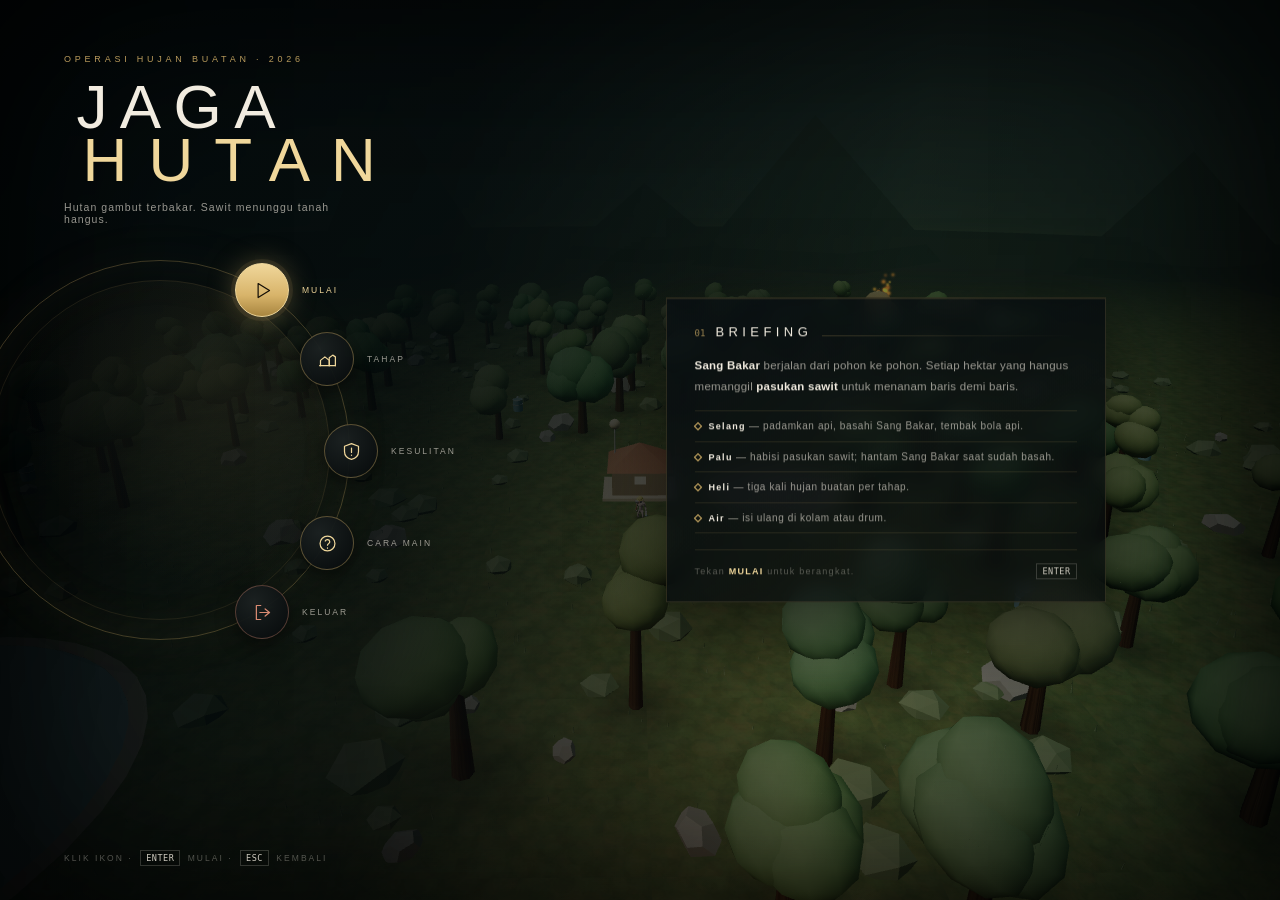
==== hutan/index.html @ 10850b66 "JAGA HUTAN: a forest-fire defence game on the same engine A second, self-contained game in hutan/ th" ====
<!DOCTYPE html>
<html lang="id">
<head>
<meta http-equiv="cache-control" content="no-store">
<meta http-equiv="pragma" content="no-cache">
<meta charset="utf-8" />
<meta name="viewport" content="width=device-width, initial-scale=1, maximum-scale=1, user-scalable=no" />
<title>JAGA HUTAN — Operasi Hujan Buatan</title>
<link rel="stylesheet" href="css/style.css?v=18" />
</head>
<body>

<div id="app">
  <canvas id="gl"></canvas>

  <!-- ======================= HUD ======================= -->
  <div id="hud" class="hidden">

    <!-- ---------- top left: the ranger ---------- -->
    <div class="vitals">
      <div class="who">
        <span class="badge">R1</span>
        <span class="callsign">RANGER <b>01</b></span>
        <span class="obj-tag">HUTAN TIGAPULUH</span>
      </div>

      <div class="hp-row">
        <div class="hpbar" id="hpBar">
          <div class="hpfill" id="hpFill"></div>
          <i class="tick" style="left:12.5%"></i><i class="tick" style="left:25%"></i>
          <i class="tick" style="left:37.5%"></i><i class="tick" style="left:50%"></i>
          <i class="tick" style="left:62.5%"></i><i class="tick" style="left:75%"></i>
          <i class="tick" style="left:87.5%"></i>
        </div>
        <div class="hpnum"><b id="hpText">100</b><span>/</span><span id="hpMax">100</span></div>
      </div>

      <div class="water">
        <div class="water-track"><div id="waterFill"></div></div>
        <span class="water-lbl" id="waterText">AIR 100</span>
      </div>

      <div class="obj" id="hint">klik kiri semprot · 2 palu · G heli</div>
    </div>

    <!-- ---------- top centre: compass ---------- -->
    <canvas id="compass" width="800" height="64"></canvas>

    <!-- ---------- top right: the forest ---------- -->
    <div class="meters">
      <div class="stage">
        <span class="tno">TAHAP <b id="stageNum">1</b><i>/</i><span id="stageTotal">3</span></span>
        <span class="tname" id="stageName">TAMAN NASIONAL</span>
      </div>
      <div class="mrow">
        <svg class="mi" viewBox="0 0 20 20" aria-hidden="true">
          <path d="M10 2 L14 8 H11.6 L15.4 14 H4.6 L8.4 8 H6 Z" />
          <rect x="9.2" y="13" width="1.6" height="5" />
        </svg>
        <div class="mtrack"><div id="forestFill"></div></div>
        <b id="forestPct">100%</b>
      </div>
      <div class="mrow saw">
        <svg class="mi" viewBox="0 0 20 20" aria-hidden="true">
          <path d="M10 18 V9" />
          <path d="M10 9 C6 9 4 6 3 3 C7 3 10 5 10 9 Z" />
          <path d="M10 9 C14 9 16 6 17 3 C13 3 10 5 10 9 Z" />
          <path d="M10 13 C7 13 5 11 4 9 C7.5 9 10 10.5 10 13 Z" />
          <path d="M10 13 C13 13 15 11 16 9 C12.5 9 10 10.5 10 13 Z" />
        </svg>
        <div class="mtrack"><div id="sawitFill"></div></div>
        <b id="sawitPct">0%</b>
      </div>
      <div class="scoreline">
        <b id="score">0</b><span>SKOR</span><i></i><span class="clock" id="clock">0:00</span>
      </div>
    </div>

    <!-- ---------- right: the tool wheel ---------- -->
    <div class="wheel" id="wheel">
      <svg class="wheel-svg" viewBox="0 0 160 160" aria-hidden="true">
        <circle class="wfill" cx="80" cy="80" r="50" />
        <circle class="wtrack" cx="80" cy="80" r="61" />
        <circle class="wseg" id="segHose" data-w="hose" cx="80" cy="80" r="61"
                transform="rotate(183 80 80)" stroke-dasharray="152 231" />
        <circle class="wseg" id="segHammer" data-w="hammer" cx="80" cy="80" r="61"
                transform="rotate(3 80 80)" stroke-dasharray="152 231" />
      </svg>

      <div class="whub">
        <span class="wname" id="wheelName">SELANG</span>
        <b class="wammo" id="wheelAmmo">110</b>
        <em class="wunit">AIR</em>
      </div>

      <button class="wkey top" id="labHose" data-w="hose" type="button" title="Selang (1)">1</button>
      <button class="wkey bot" id="labHammer" data-w="hammer" type="button" title="Palu (2)">2</button>

      <div class="wheli">
        <svg class="hi" viewBox="0 0 24 24" aria-hidden="true">
          <path d="M2 5 H22" /><path d="M12 5 V9" /><path d="M5 9 H19 L17 14 H7 Z" />
          <path d="M9 18 H15" /><path d="M12 14 V18" />
        </svg>
        <span class="hpips" id="heliRow"></span>
        <b id="heliText">3</b>
        <span class="hlabel">HELI</span>
      </div>
    </div>

    <!-- ---------- bottom left: field chips ---------- -->
    <div class="chips">
      <div class="chip">
        <svg class="ci fire" viewBox="0 0 24 24" aria-hidden="true">
          <path d="M12 2 C15 7 19 8 19 14 A7 7 0 0 1 5 14 C5 10 8 8 9 4 C10 7 12 8 12 10 C13.5 7 13 4 12 2 Z" />
        </svg>
        <b id="fireCount">0</b>
        <em>API</em>
      </div>
      <div class="chip">
        <svg class="ci palm" viewBox="0 0 24 24" aria-hidden="true">
          <path d="M12 22 V11" />
          <path d="M12 11 C8 11 5.5 8 4.5 4 C9 4 12 6.5 12 11 Z" />
          <path d="M12 11 C16 11 18.5 8 19.5 4 C15 4 12 6.5 12 11 Z" />
          <path d="M12 15 C9 15 6.5 13 5.5 10 C9.5 10 12 11.8 12 15 Z" />
          <path d="M12 15 C15 15 17.5 13 18.5 10 C14.5 10 12 11.8 12 15 Z" />
        </svg>
        <b id="sawitCount">0</b>
        <em>SAWIT</em>
      </div>
      <div class="chip">
        <svg class="ci water" viewBox="0 0 24 24" aria-hidden="true">
          <path d="M12 3 C15 8 18 11 18 15 A6 6 0 0 1 6 15 C6 11 9 8 12 3 Z" />
        </svg>
        <b id="tankPct">100</b>
        <em>AIR</em>
      </div>
    </div>

    <!-- ---------- boss ---------- -->
    <div class="boss hidden" id="boss">
      <div class="boss-top">
        <span class="bname" id="bossName">SANG BAKAR</span>
        <span class="btag" id="bossTag">PENYEBAB KEBAKARAN</span>
      </div>
      <div class="boss-bar">
        <div class="boss-main" id="bossFill"></div>
        <div class="boss-soak" id="bossSoak"></div>
      </div>
      <div class="boss-sub" id="bossSub">SIRAM HINGGA PADAM, LALU HANTAM DENGAN PALU</div>
    </div>

    <!-- ---------- bottom right: radar ---------- -->
    <canvas id="minimap" width="220" height="220"></canvas>

    <div id="banner" class="banner"></div>
    <div id="toast" class="toast"></div>
    <div id="hurt" class="hurt"></div>
    <div id="crosshair"><i></i></div>
  </div>

  <!-- ======================= LOADING ======================= -->
  <div id="loading" class="screen">
    <div class="wrap load-wrap">
      <div class="kicker">MEMUAT OPERASI</div>
      <h1 class="logo">JAGA<br><em>HUTAN</em></h1>
      <div class="loadbar"><div id="loadFill"></div></div>
      <div class="loadtext" id="loadText">menyiapkan perlengkapan…</div>
    </div>
  </div>

  <!-- ======================= TITLE / MENU ======================= -->
  <div id="title" class="screen hidden">
    <div class="veil"></div>

    <div class="brand">
      <div class="kicker">OPERASI HUJAN BUATAN · 2026</div>
      <h1 class="logo">JAGA<br><em>HUTAN</em></h1>
      <p class="brand-sub">Hutan gambut terbakar. Sawit menunggu tanah hangus.</p>
      <div class="best" id="saveNote"></div>
    </div>

    <div class="menu">
      <div class="arc">
        <div class="arc-ring"></div>
        <div class="arc-ring inner"></div>

        <button class="arc-btn active" id="startBtn" data-tab="mulai" type="button" title="Mulai operasi">
          <svg viewBox="0 0 24 24" aria-hidden="true"><path d="M7 4 L20 12 L7 20 Z" /></svg>
          <span>MULAI</span>
        </button>

        <button class="arc-btn" data-tab="tahap" type="button" title="Pilih tahap">
          <svg viewBox="0 0 24 24" aria-hidden="true">
            <path d="M3 19 H21" /><path d="M4 19 V13 L9 9 L14 13 V19" /><path d="M14 19 V10 L18 7 L21 9 V19" />
          </svg>
          <span>TAHAP</span>
        </button>

        <button class="arc-btn" data-tab="sulit" type="button" title="Kesulitan">
          <svg viewBox="0 0 24 24" aria-hidden="true">
            <path d="M12 3 L20 6 V12 C20 17 16 20 12 21 C8 20 4 17 4 12 V6 Z" /><path d="M12 8 V13" /><path d="M12 16 V16.4" />
          </svg>
          <span>KESULITAN</span>
        </button>

        <button class="arc-btn" data-tab="cara" type="button" title="Cara main">
          <svg viewBox="0 0 24 24" aria-hidden="true">
            <circle cx="12" cy="12" r="8.5" /><path d="M9.4 9.2 A2.7 2.7 0 0 1 14.6 10 C14.6 12 12 12.2 12 14" /><path d="M12 17 V17.4" />
          </svg>
          <span>CARA MAIN</span>
        </button>

        <button class="arc-btn danger" data-tab="keluar" type="button" title="Keluar">
          <svg viewBox="0 0 24 24" aria-hidden="true">
            <path d="M10 4 H5 V20 H10" /><path d="M15 8 L20 12 L15 16" /><path d="M20 12 H9" />
          </svg>
          <span>KELUAR</span>
        </button>
      </div>

      <div class="panel" id="menuPanel">
        <!-- mulai -->
        <section class="pane active" data-pane="mulai">
          <div class="pane-head">
            <span class="pane-no">01</span>
            <h2>Briefing</h2>
            <span class="pane-rule"></span>
          </div>
          <p class="brief">
            <b>Sang Bakar</b> berjalan dari pohon ke pohon. Setiap hektar yang hangus
            memanggil <b>pasukan sawit</b> untuk menanam baris demi baris.
          </p>
          <ul class="brief-list">
            <li><b>Selang</b> — padamkan api, basahi Sang Bakar, tembak bola api.</li>
            <li><b>Palu</b> — habisi pasukan sawit; hantam Sang Bakar saat sudah basah.</li>
            <li><b>Heli</b> — tiga kali hujan buatan per tahap.</li>
            <li><b>Air</b> — isi ulang di kolam atau drum.</li>
          </ul>
          <div class="pane-foot">
            <span>Tekan <b>MULAI</b> untuk berangkat.</span>
            <kbd>ENTER</kbd>
          </div>
        </section>

        <!-- tahap -->
        <section class="pane" data-pane="tahap">
          <div class="pane-head">
            <span class="pane-no">02</span>
            <h2>Pilih Tahap</h2>
            <span class="pane-rule"></span>
          </div>
          <div class="opt-list" id="stageOpts">
            <button class="opt on" data-stage="0" type="button">
              <span class="dot"></span>
              <span class="opt-name">TAMAN NASIONAL<i>Kabut pagi, api cepat menyebar.</i></span>
              <span class="opt-val">01</span>
            </button>
            <button class="opt" data-stage="1" type="button">
              <span class="dot"></span>
              <span class="opt-name">HUTAN GAMBUT<i>Tanah hitam, asap tebal, sawit rakus.</i></span>
              <span class="opt-val">02</span>
            </button>
            <button class="opt" data-stage="2" type="button">
              <span class="dot"></span>
              <span class="opt-name">HUTAN HUJAN<i>Hujan deras. Sang Bakar marah.</i></span>
              <span class="opt-val">03</span>
            </button>
          </div>
          <div class="pane-foot"><span>Mulai dari tahap yang dipilih.</span></div>
        </section>

        <!-- kesulitan -->
        <section class="pane" data-pane="sulit">
          <div class="pane-head">
            <span class="pane-no">03</span>
            <h2>Kesulitan</h2>
            <span class="pane-rule"></span>
          </div>
          <div class="opt-list" id="diffOpts">
            <button class="opt" data-diff="santai" type="button">
              <span class="dot"></span>
              <span class="opt-name">SANTAI<i>Api lambat. Ranger lebih tahan.</i></span>
              <span class="opt-val">01</span>
            </button>
            <button class="opt on" data-diff="normal" type="button">
              <span class="dot"></span>
              <span class="opt-name">NORMAL<i>Seimbang, sedikit berpihak ke ranger.</i></span>
              <span class="opt-val">02</span>
            </button>
            <button class="opt" data-diff="nekat" type="button">
              <span class="dot"></span>
              <span class="opt-name">NEKAT<i>Api cepat, sawit banyak, satu nyawa.</i></span>
              <span class="opt-val">03</span>
            </button>
          </div>
          <div class="pane-foot"><span>Bisa diubah sebelum operasi dimulai.</span></div>
        </section>

        <!-- cara main -->
        <section class="pane" data-pane="cara">
          <div class="pane-head">
            <span class="pane-no">04</span>
            <h2>Kendali</h2>
            <span class="pane-rule"></span>
          </div>
          <div class="keys">
            <div><kbd>W A S D</kbd><span>bergerak</span></div>
            <div><kbd>SPACE</kbd><span>lompat</span></div>
            <div><kbd>SHIFT</kbd><span>lari</span></div>
            <div><kbd>Q</kbd><span>gelinding</span></div>
            <div><kbd>KLIK KIRI</kbd><span>pakai alat</span></div>
            <div><kbd>1</kbd><kbd>2</kbd><kbd>TAB</kbd><span>ganti alat</span></div>
            <div><kbd>G</kbd><span>panggil heli</span></div>
            <div><kbd>ESC</kbd><span>jeda</span><kbd>M</kbd><span>bisu</span></div>
          </div>
        </section>

        <!-- keluar -->
        <section class="pane" data-pane="keluar">
          <div class="pane-head">
            <span class="pane-no">05</span>
            <h2>Keluar</h2>
            <span class="pane-rule"></span>
          </div>
          <p class="brief">Operasi bisa dimulai ulang kapan saja. Skor terbaik tetap tersimpan di perangkat ini.</p>
          <div class="pane-foot">
            <span>Tutup tab untuk keluar, atau</span>
            <button class="btn small ghost" id="reloadBtn" type="button">MUAT ULANG</button>
          </div>
        </section>
      </div>
    </div>

    <div class="menu-hint">KLIK IKON · <kbd>ENTER</kbd> MULAI · <kbd>ESC</kbd> KEMBALI</div>
  </div>

  <!-- ======================= PAUSE ======================= -->
  <div id="pause" class="screen hidden">
    <div class="wrap">
      <div class="kicker">OPERASI DIJEDA</div>
      <h2 class="h2">Jeda</h2>
      <p class="small" id="pauseStage">Taman Nasional</p>
      <div class="title-actions">
        <button id="resumeBtn" class="btn">LANJUT</button>
        <button id="quitBtn" class="btn ghost">ULANGI TAHAP</button>
      </div>
    </div>
  </div>

  <!-- ======================= CLEAR ======================= -->
  <div id="clear" class="screen hidden">
    <div class="wrap">
      <div class="kicker">TAHAP SELESAI</div>
      <h2 class="h2 green">HUTAN AMAN</h2>
      <div class="stats" id="clearStats"></div>
      <div class="title-actions">
        <button id="nextBtn" class="btn">TAHAP BERIKUTNYA</button>
      </div>
    </div>
  </div>

  <!-- ======================= GAME OVER ======================= -->
  <div id="gameover" class="screen hidden">
    <div class="wrap">
      <div class="kicker">TAHAP GAGAL</div>
      <h2 class="h2 ember">HUTAN JADI KEBUN SAWIT</h2>
      <p class="pitch small" id="overText">
        Terlalu banyak tanah hangus. Pasukan sawit masuk dan menanam baris demi baris.
      </p>
      <div class="stats" id="overStats"></div>
      <div class="title-actions">
        <button id="retryBtn" class="btn">ULANGI TAHAP</button>
      </div>
    </div>
  </div>

  <div id="flash"></div>
</div>

<script src="../js/three.min.js"></script>
<script>window.MODEL_BASE = "../assets/models/";</script>
<script src="../js/lib/GLTFLoader.js"></script>
<script src="../js/lib/SkeletonUtils.js"></script>
<script src="../js/audio.js?v=18"></script>
<script src="../js/fx.js?v=18"></script>
<script src="../js/models.js?v=18"></script>
<script src="js/wowok.js?v=18"></script>
<script src="js/fire.js?v=18"></script>
<script src="js/forest.js?v=18"></script>
<script src="js/player.js?v=18"></script>
<script src="js/boss.js?v=18"></script>
<script src="js/planters.js?v=18"></script>
<script src="js/heli.js?v=18"></script>
<script src="js/hud.js?v=18"></script>
<script src="js/game.js?v=18"></script>
</body>
</html>
---- hutan/css/style.css ----
/* ============================================================
   JAGA HUTAN — Operasi Hujan Buatan
   HUD + screens.  Dark canopy glass, parchment ink, brass
   hairlines, ember + water accents.  No external fonts.
   ============================================================ */

:root {
  --bg: #05090b;
  --ink: #f2ece0;
  --dim: rgba(242, 236, 224, .62);
  --faint: rgba(242, 236, 224, .32);
  --line: rgba(216, 180, 106, .22);
  --line-soft: rgba(216, 180, 106, .12);
  --panel: rgba(7, 12, 15, .74);

  --gold: #d8b46a;
  --gold-hi: #f0d79b;
  --brass: #a8853f;
  --ember: #ff6a2b;
  --ember-2: #ffb347;
  --water: #7fd8f2;
  --water-deep: #2b8fb3;
  --forest: #9fd08a;
  --sawit: #e0a63a;

  --mono: ui-monospace, "SF Mono", SFMono-Regular, Menlo, Consolas, monospace;
  --sans: "Inter", -apple-system, BlinkMacSystemFont, "Segoe UI", Roboto, "Helvetica Neue", Arial, sans-serif;
}

* { box-sizing: border-box; margin: 0; padding: 0; }

html, body {
  width: 100%; height: 100%;
  background: var(--bg);
  color: var(--ink);
  font-family: var(--sans);
  overflow: hidden;
  -webkit-font-smoothing: antialiased;
  -webkit-tap-highlight-color: transparent;
  user-select: none;
}

#app { position: fixed; inset: 0; }
#gl { position: absolute; inset: 0; width: 100%; height: 100%; display: block; }

.hidden { display: none !important; }

/* ============================================================
   HUD
   ============================================================ */

#hud {
  position: absolute; inset: 0;
  pointer-events: none;
  font-size: 11px;
  letter-spacing: .12em;
  text-transform: uppercase;
  text-shadow: 0 1px 3px rgba(0, 0, 0, .85);
}

#hud b { font-weight: 600; }

/* ---------- top left: vitals ---------- */
.vitals {
  position: absolute; left: 28px; top: 24px;
  width: 320px;
}

.who { display: flex; align-items: center; gap: 8px; margin-bottom: 8px; }

.badge {
  display: inline-grid; place-items: center;
  width: 17px; height: 17px;
  border: 1px solid var(--gold);
  color: var(--gold-hi);
  font-family: var(--mono); font-size: 8px; letter-spacing: 0;
  background: rgba(216, 180, 106, .1);
}

.callsign { color: var(--ink); font-size: 10px; letter-spacing: .28em; }
.callsign b { color: var(--gold-hi); }

.obj-tag {
  flex: 1;
  color: var(--faint);
  font-size: 8px; letter-spacing: .2em;
  text-align: right;
}

.obj {
  margin-top: 7px;
  max-width: 300px;
  color: rgba(242, 236, 224, .72);
  font-size: 9px; letter-spacing: .1em;
  white-space: nowrap; overflow: hidden; text-overflow: ellipsis;
  opacity: .8;
}

.hp-row { display: flex; align-items: center; gap: 10px; }

.hpbar {
  position: relative; flex: 1; height: 11px;
  background: rgba(4, 8, 10, .72);
  border: 1px solid rgba(242, 236, 224, .18);
  box-shadow: 0 0 0 1px rgba(0, 0, 0, .45), inset 0 0 8px rgba(0, 0, 0, .6);
  overflow: hidden;
}

.hpfill {
  height: 100%;
  width: 100%;
  background: linear-gradient(90deg, #d0432c 0%, #ef6a3a 62%, #ff9a5e 100%);
  box-shadow: 0 0 12px rgba(255, 106, 43, .42);
  transition: width .18s ease-out;
}

.hpbar .tick {
  position: absolute; top: 0; bottom: 0;
  width: 1px;
  background: rgba(6, 10, 12, .78);
}

.hpbar.low .hpfill {
  background: linear-gradient(90deg, #a5231b, #e0452c);
  animation: pulse 1s ease-in-out infinite;
}

@keyframes pulse { 0%, 100% { opacity: 1; } 50% { opacity: .55; } }

.hpnum {
  font-family: var(--mono); font-size: 11px; letter-spacing: 0;
  color: var(--ink); opacity: .9;
  min-width: 52px; text-align: right;
}
.hpnum b { color: var(--ink); }
.hpnum span { color: var(--faint); }

.water { display: flex; align-items: center; gap: 10px; margin-top: 5px; }

.water-track {
  flex: 1; height: 3px;
  background: rgba(4, 8, 10, .7);
  box-shadow: inset 0 0 0 1px rgba(127, 216, 242, .14);
  overflow: hidden;
}
.water-track > div {
  height: 100%; width: 100%;
  background: linear-gradient(90deg, var(--water-deep), var(--water));
  box-shadow: 0 0 8px rgba(127, 216, 242, .55);
  transition: width .14s linear;
}
.water.empty .water-track > div { background: #a13a24; box-shadow: none; }

.water-lbl {
  font-family: var(--mono); font-size: 9px; letter-spacing: .08em;
  color: var(--water); opacity: .9;
  min-width: 76px; text-align: right;
}
.water.empty .water-lbl { color: #ff8a6a; }

/* ---------- top centre: compass ---------- */
#compass {
  position: absolute; top: 14px; left: 50%;
  transform: translateX(-50%);
  width: min(40vw, 470px);
  height: 38px;
  opacity: .95;
  filter: drop-shadow(0 1px 2px rgba(0, 0, 0, .9));
}

/* ---------- top right: forest meters ---------- */
.meters {
  position: absolute; right: 28px; top: 24px;
  width: 274px;
  text-align: right;
}

.stage { display: flex; align-items: baseline; justify-content: flex-end; gap: 10px; margin-bottom: 9px; }
.tno { font-family: var(--mono); font-size: 9px; color: var(--dim); letter-spacing: .1em; }
.tno b { color: var(--gold-hi); font-size: 12px; }
.tno i { font-style: normal; color: var(--faint); }
.tname { font-size: 10px; letter-spacing: .22em; color: var(--ink); }

.mrow { display: flex; align-items: center; gap: 8px; margin-top: 6px; }

.mi {
  width: 13px; height: 13px;
  fill: none; stroke: var(--forest); stroke-width: 1.2;
  stroke-linejoin: round; stroke-linecap: round;
  opacity: .95;
  flex: none;
}
.mrow.saw .mi { stroke: var(--sawit); }
.mi path:nth-child(1) { fill: rgba(159, 208, 138, .22); }

.mtrack {
  flex: 1; height: 3px;
  background: rgba(4, 8, 10, .72);
  box-shadow: inset 0 0 0 1px rgba(242, 236, 224, .1);
  overflow: hidden;
}
.mtrack > div {
  height: 100%; width: 100%;
  background: linear-gradient(90deg, #4f9c66, var(--forest));
  transition: width .25s ease-out;
}
.mtrack > div.sawit-fill,
.mrow.saw .mtrack > div {
  background: linear-gradient(90deg, #8a5a17, var(--sawit));
  box-shadow: 0 0 8px rgba(224, 166, 58, .3);
}
.mrow b {
  font-family: var(--mono); font-size: 9px; letter-spacing: 0;
  min-width: 34px; color: var(--ink); opacity: .9;
}

.scoreline {
  display: flex; align-items: baseline; justify-content: flex-end; gap: 7px;
  margin-top: 10px;
  padding-top: 7px;
  border-top: 1px solid var(--line-soft);
}
.scoreline b { font-family: var(--mono); font-size: 15px; letter-spacing: .02em; color: var(--gold-hi); }
.scoreline span { font-size: 8px; color: var(--faint); letter-spacing: .24em; }
.scoreline i { width: 14px; height: 1px; background: var(--line); }
.scoreline .clock { font-family: var(--mono); font-size: 11px; letter-spacing: 0; color: var(--ink); opacity: .8; }

/* ---------- right: tool wheel ---------- */
.wheel {
  position: absolute; right: 26px; top: 50%;
  width: 168px; height: 168px;
  transform: translateY(-50%);
  pointer-events: none;
}

.wheel-svg { width: 100%; height: 100%; overflow: visible; }

.wfill {
  fill: rgba(5, 9, 10, .62);
  stroke: rgba(242, 236, 224, .05);
  stroke-width: 1;
}

.wtrack {
  fill: none;
  stroke: rgba(242, 236, 224, .07);
  stroke-width: 1;
  stroke-dasharray: 2 5;
}

.wseg {
  fill: none;
  stroke: rgba(242, 236, 224, .1);
  stroke-width: 9;
  stroke-linecap: butt;
  transition: stroke .18s ease, opacity .18s ease, filter .18s ease;
  pointer-events: stroke;
  cursor: pointer;
}
.wseg:hover { stroke: rgba(242, 236, 224, .26); }
#segHose.on { stroke: rgba(127, 216, 242, .75); filter: drop-shadow(0 0 6px rgba(127, 216, 242, .45)); }
#segHammer.on { stroke: rgba(255, 138, 58, .8); filter: drop-shadow(0 0 6px rgba(255, 106, 43, .45)); }

.whub {
  position: absolute; inset: 0;
  display: flex; flex-direction: column;
  align-items: center; justify-content: center;
  gap: 1px;
  pointer-events: none;
  text-align: center;
}
.wname { font-size: 8px; letter-spacing: .28em; color: var(--dim); }
.wammo {
  font-family: var(--mono); font-size: 25px; font-weight: 500;
  letter-spacing: 0; color: var(--ink); line-height: 1.02;
}
.wunit { font-style: normal; font-size: 7px; letter-spacing: .3em; color: var(--faint); }

.wkey {
  position: absolute; left: 50%;
  width: 18px; height: 18px;
  margin-left: -9px;
  display: grid; place-items: center;
  font-family: var(--mono); font-size: 9px;
  color: var(--faint);
  background: rgba(5, 9, 10, .9);
  border: 1px solid rgba(242, 236, 224, .18);
  border-radius: 50%;
  cursor: pointer;
  pointer-events: auto;
  transition: color .15s, border-color .15s, background .15s;
}
.wkey.top { top: -9px; }
.wkey.bot { bottom: -9px; }
.wkey:hover { color: var(--ink); border-color: rgba(242, 236, 224, .4); }
#labHose.on { color: #c9f2ff; border-color: rgba(127, 216, 242, .8); background: rgba(20, 60, 74, .95); }
#labHammer.on { color: #ffd3b6; border-color: rgba(255, 138, 58, .8); background: rgba(70, 28, 10, .95); }

.wheli {
  position: absolute; left: 50%; bottom: -40px;
  transform: translateX(-50%);
  display: flex; align-items: center; gap: 6px;
  color: var(--faint);
  font-size: 8px; letter-spacing: .2em;
  white-space: nowrap;
}
.wheli .hi { width: 13px; height: 13px; fill: none; stroke: var(--water); stroke-width: 1.3; opacity: .8; }
.wheli b { font-family: var(--mono); font-size: 10px; color: var(--water); letter-spacing: 0; }
.hpips { display: inline-flex; gap: 3px; }
.hpips i {
  width: 4px; height: 8px;
  background: rgba(127, 216, 242, .16);
  box-shadow: inset 0 0 0 1px rgba(127, 216, 242, .28);
}
.hpips i.on { background: var(--water); box-shadow: 0 0 6px rgba(127, 216, 242, .55); }

/* ---------- bottom left: chips ---------- */
.chips {
  position: absolute; left: 28px; bottom: 26px;
  display: flex; gap: 8px;
}

.chip {
  position: relative;
  width: 52px; height: 52px;
  display: flex; flex-direction: column; align-items: center; justify-content: center;
  gap: 1px;
  background: linear-gradient(160deg, rgba(10, 16, 19, .78), rgba(6, 10, 12, .6));
  border: 1px solid rgba(242, 236, 224, .13);
  box-shadow: inset 0 1px 0 rgba(255, 255, 255, .05);
}
.chip .ci { width: 17px; height: 17px; fill: none; stroke: var(--ink); stroke-width: 1.3; stroke-linejoin: round; opacity: .55; }
.chip .ci.fire { stroke: var(--ember); fill: rgba(255, 106, 43, .16); }
.chip .ci.palm { stroke: var(--sawit); }
.chip .ci.water { stroke: var(--water); fill: rgba(127, 216, 242, .16); }
.chip b { font-family: var(--mono); font-size: 13px; letter-spacing: 0; line-height: 1; color: var(--ink); }
.chip em { font-style: normal; font-size: 7px; letter-spacing: .18em; color: var(--faint); }

.chip.hot { border-color: rgba(255, 106, 43, .5); box-shadow: 0 0 14px rgba(255, 106, 43, .18); }
.chip.hot b { color: var(--ember-2); }

/* ---------- boss ---------- */
.boss {
  position: absolute; left: 50%; bottom: 46px;
  width: min(560px, 52vw);
  transform: translateX(-50%);
  text-align: center;
}

.boss-top { display: flex; align-items: baseline; justify-content: center; gap: 10px; margin-bottom: 5px; }
.bname { font-size: 11px; letter-spacing: .3em; color: var(--ink); }
.btag { font-size: 8px; letter-spacing: .2em; color: rgba(255, 138, 90, .7); }

.boss-bar {
  position: relative;
  height: 7px;
  background: rgba(4, 8, 10, .8);
  box-shadow: 0 0 0 1px rgba(242, 236, 224, .14), inset 0 0 8px #000;
  overflow: hidden;
}
.boss-main {
  position: absolute; inset: 0; width: 100%;
  background: linear-gradient(90deg, #8f1f10, #e2492a 70%, #ff8a3c);
  transition: width .2s ease-out;
}
.boss-soak {
  position: absolute; left: 0; bottom: 0; height: 2px; width: 0%;
  background: linear-gradient(90deg, var(--water-deep), var(--water));
  box-shadow: 0 0 8px rgba(127, 216, 242, .7);
  transition: width .12s linear;
}
.boss.doused .boss-main { background: linear-gradient(90deg, #2c6b7f, #5fb9d6 70%, #a9eaff); }
.boss.doused .boss-bar { box-shadow: 0 0 0 1px rgba(127, 216, 242, .55), 0 0 18px rgba(127, 216, 242, .25); }

.boss-sub {
  margin-top: 6px;
  font-size: 8px; letter-spacing: .22em; color: var(--dim);
}
.boss.doused .boss-sub { color: var(--water); }

/* ---------- minimap ---------- */
#minimap {
  position: absolute; right: 26px; bottom: 26px;
  width: 188px; height: 188px;
  border-radius: 50%;
  background: rgba(3, 8, 6, .9);
  box-shadow: 0 0 0 1px rgba(216, 180, 106, .3), 0 0 0 7px rgba(4, 8, 10, .45), inset 0 0 30px rgba(0, 0, 0, .8);
}

/* ---------- crosshair ---------- */
#crosshair {
  position: absolute; left: 50%; top: 50%;
  width: 26px; height: 26px;
  transform: translate(-50%, -50%);
  border: 1px solid rgba(242, 236, 224, .4);
  border-radius: 50%;
  opacity: .55;
  transition: opacity .12s, border-color .12s, width .12s, height .12s;
}
#crosshair i {
  position: absolute; left: 50%; top: 50%;
  width: 3px; height: 3px;
  transform: translate(-50%, -50%);
  background: var(--ink);
  border-radius: 50%;
}
#crosshair.hot {
  width: 34px; height: 34px;
  border-color: rgba(127, 216, 242, .8);
  opacity: .9;
  box-shadow: 0 0 12px rgba(127, 216, 242, .25);
}
#crosshair.hot i { background: var(--water); }

/* ---------- banners / toasts / hurt ---------- */
.banner {
  position: absolute; left: 50%; top: 21%;
  transform: translate(-50%, -8px);
  text-align: center;
  font-size: 17px; letter-spacing: .42em; font-weight: 500;
  color: var(--gold-hi);
  opacity: 0;
  transition: opacity .35s ease, transform .35s ease;
  white-space: nowrap;
}
.banner small {
  display: block; margin-top: 7px;
  font-size: 9px; letter-spacing: .3em; color: var(--dim); font-weight: 400;
}
.banner.show { opacity: 1; transform: translate(-50%, 0); }

.toast {
  position: absolute; left: 50%; bottom: 118px;
  transform: translate(-50%, 6px);
  padding: 7px 14px;
  font-size: 9px; letter-spacing: .22em;
  color: var(--ink);
  background: rgba(6, 11, 13, .8);
  border: 1px solid rgba(242, 236, 224, .14);
  opacity: 0;
  transition: opacity .2s, transform .2s;
  white-space: nowrap;
}
.toast.show { opacity: 1; transform: translate(-50%, 0); }
.toast.ember { border-color: rgba(255, 106, 43, .45); color: #ffc9a8; }
.toast.water { border-color: rgba(127, 216, 242, .45); color: #b9eefc; }

.hurt {
  position: absolute; inset: 0;
  background: radial-gradient(ellipse at center, transparent 42%, rgba(190, 30, 12, .55) 100%);
  opacity: 0;
  transition: opacity .12s;
  mix-blend-mode: screen;
}

/* ============================================================
   SCREENS
   ============================================================ */

.screen {
  position: absolute; inset: 0;
  display: flex; align-items: center; justify-content: center;
  background:
    radial-gradient(ellipse at 28% 18%, rgba(24, 44, 38, .5), transparent 62%),
    radial-gradient(ellipse at 82% 90%, rgba(62, 32, 12, .35), transparent 60%),
    linear-gradient(160deg, rgba(3, 7, 9, .9), rgba(2, 5, 6, .97));
  backdrop-filter: blur(2px);
  z-index: 20;
}

.wrap { position: relative; text-align: center; max-width: 720px; padding: 28px; }
.load-wrap { width: 460px; }

.kicker {
  font-size: 9px; letter-spacing: .42em;
  color: var(--gold); opacity: .85;
  margin-bottom: 14px;
}

.logo {
  font-family: var(--sans);
  font-size: clamp(44px, 7vw, 84px);
  line-height: .86;
  letter-spacing: .2em;
  font-weight: 300;
  color: var(--ink);
  margin-left: .2em;
}
.logo em {
  font-style: normal;
  color: var(--gold-hi);
  letter-spacing: .34em;
  margin-left: .1em;
}

.h2 {
  font-size: 30px; font-weight: 300;
  letter-spacing: .3em;
  margin: 4px 0 10px;
}
.h2.green { color: var(--forest); }
.h2.ember { color: var(--ember-2); }

.pitch {
  max-width: 560px;
  margin: 18px auto 0;
  font-size: 12.5px; line-height: 1.75;
  letter-spacing: .04em;
  color: var(--dim);
  text-transform: none;
}
.pitch b { color: var(--ink); font-weight: 600; }
.small { font-size: 10px; color: var(--dim); letter-spacing: .16em; }

/* ---------- loading ---------- */
.loadbar {
  height: 2px; margin: 26px auto 10px;
  background: rgba(242, 236, 224, .1);
  overflow: hidden;
}
#loadFill {
  height: 100%; width: 4%;
  background: linear-gradient(90deg, var(--brass), var(--gold-hi));
  box-shadow: 0 0 12px rgba(216, 180, 106, .5);
  transition: width .25s ease;
}
.loadtext { font-size: 9px; letter-spacing: .28em; color: var(--faint); }

/* ---------- buttons ---------- */
.btn {
  pointer-events: auto;
  font-family: var(--sans);
  font-size: 11px; letter-spacing: .3em; text-transform: uppercase;
  color: #120d05;
  background: linear-gradient(180deg, var(--gold-hi), var(--gold) 55%, var(--brass));
  border: 0;
  padding: 13px 30px;
  cursor: pointer;
  box-shadow: 0 0 0 1px rgba(240, 215, 155, .5), 0 8px 26px rgba(0, 0, 0, .5);
  transition: transform .12s, box-shadow .15s, filter .15s;
}
.btn:hover { filter: brightness(1.08); box-shadow: 0 0 0 1px var(--gold-hi), 0 0 26px rgba(216, 180, 106, .35); }
.btn:active { transform: translateY(1px); }
.btn.ghost {
  color: var(--gold-hi);
  background: rgba(216, 180, 106, .04);
  box-shadow: inset 0 0 0 1px rgba(216, 180, 106, .4);
}
.btn.ghost:hover { background: rgba(216, 180, 106, .1); }
.btn.small { padding: 9px 18px; font-size: 9px; letter-spacing: .22em; }

.title-actions { display: flex; align-items: center; justify-content: center; gap: 14px; margin-top: 26px; }

.kbd, kbd {
  display: inline-block;
  font-family: var(--mono); font-size: 8.5px; letter-spacing: .06em;
  padding: 2px 5px;
  border: 1px solid rgba(242, 236, 224, .22);
  color: var(--ink); opacity: .85;
}

/* ---------- stats ---------- */
.stats {
  margin: 18px auto 4px;
  width: min(460px, 80vw);
  border-top: 1px solid var(--line-soft);
}
.stats .st {
  display: flex; justify-content: space-between; align-items: baseline;
  padding: 8px 2px;
  border-bottom: 1px solid var(--line-soft);
  font-size: 9.5px; letter-spacing: .2em;
  color: var(--dim);
}
.stats .st b { font-family: var(--mono); font-size: 12px; letter-spacing: .02em; color: var(--ink); }
.stats .st b.g { color: var(--forest); }
.stats .st b.w { color: var(--sawit); }
.stats .st b.e { color: var(--ember-2); }

/* ============================================================
   TITLE / MENU
   ============================================================ */

#title {
  background: none;
  backdrop-filter: none;
  display: block;
  padding: 0;
}

.veil {
  position: absolute; inset: 0;
  background:
    linear-gradient(100deg, rgba(3, 8, 10, .95) 0%, rgba(3, 8, 10, .86) 34%, rgba(3, 8, 10, .42) 66%, rgba(3, 8, 10, .68) 100%),
    radial-gradient(ellipse at 50% 110%, rgba(120, 52, 14, .22), transparent 60%),
    radial-gradient(ellipse at 12% 4%, rgba(30, 62, 52, .5), transparent 55%);
  pointer-events: none;
}

#title::after {
  content: "";
  position: absolute; inset: 0;
  box-shadow: inset 0 0 180px 40px rgba(0, 0, 0, .8);
  pointer-events: none;
}

.brand {
  position: absolute; left: 64px; top: 54px;
  z-index: 2;
}
.brand .kicker { margin-bottom: 16px; }
.brand .logo { font-size: clamp(38px, 5vw, 62px); }
.brand-sub {
  margin-top: 14px;
  font-size: 10.5px; letter-spacing: .1em;
  color: var(--dim);
  text-transform: none;
  max-width: 300px;
}
.best {
  margin-top: 12px;
  font-family: var(--mono); font-size: 9px; letter-spacing: .1em;
  color: var(--gold);
  opacity: .8;
}

/* ---------- arc ---------- */
.menu {
  position: absolute; inset: 0;
  z-index: 2;
}

.arc {
  position: absolute;
  left: -80px; top: 50%;
  width: 520px; height: 520px;
  transform: translateY(-50%);
}

.arc-ring {
  position: absolute;
  left: 50px; top: 70px;
  width: 380px; height: 380px;
  border-radius: 50%;
  border: 1px solid rgba(216, 180, 106, .28);
  box-shadow: inset 0 0 60px rgba(216, 180, 106, .05), 0 0 60px rgba(216, 180, 106, .04);
}
.arc-ring.inner {
  left: 70px; top: 90px;
  width: 340px; height: 340px;
  border-color: rgba(216, 180, 106, .1);
  box-shadow: none;
}
.arc::before {
  content: "";
  position: absolute;
  left: 70px; top: 90px;
  width: 340px; height: 340px;
  border-radius: 50%;
  background: radial-gradient(circle at 70% 30%, rgba(216, 180, 106, .09), transparent 62%);
  pointer-events: none;
}

.arc-btn {
  position: absolute;
  width: 54px; height: 54px;
  display: grid; place-items: center;
  border-radius: 50%;
  border: 1px solid rgba(216, 180, 106, .38);
  background: radial-gradient(circle at 35% 30%, rgba(28, 34, 34, .95), rgba(6, 10, 11, .96));
  color: var(--gold-hi);
  cursor: pointer;
  transition: transform .16s ease, color .16s ease, border-color .16s ease, box-shadow .2s ease;
  box-shadow: 0 6px 18px rgba(0, 0, 0, .5);
}
.arc-btn svg {
  width: 21px; height: 21px;
  fill: none; stroke: currentColor; stroke-width: 1.4;
  stroke-linecap: round; stroke-linejoin: round;
}
.arc-btn span {
  position: absolute; left: 66px;
  font-size: 8.5px; letter-spacing: .24em;
  color: var(--dim);
  white-space: nowrap;
  transition: color .16s ease;
}
.arc-btn:hover { transform: scale(1.06); border-color: var(--gold-hi); box-shadow: 0 0 22px rgba(216, 180, 106, .22); }
.arc-btn:hover span, .arc-btn.active span { color: var(--gold-hi); }

.arc-btn.active {
  color: #140e05;
  background: linear-gradient(180deg, var(--gold-hi), var(--gold) 60%, var(--brass));
  border-color: var(--gold-hi);
  box-shadow: 0 0 0 4px rgba(216, 180, 106, .1), 0 0 28px rgba(216, 180, 106, .35);
}
.arc-btn.danger { color: #d98a72; border-color: rgba(217, 138, 114, .35); }
.arc-btn.danger:hover { color: #ffb59c; border-color: rgba(217, 138, 114, .7); }

/* button coordinates on the arc (center 240,260 r190) */
#startBtn      { left: 315px; top: 73px; }
[data-tab="tahap"]   { left: 380px; top: 142px; }
[data-tab="sulit"]   { left: 404px; top: 234px; }
[data-tab="cara"]    { left: 380px; top: 326px; }
[data-tab="keluar"]  { left: 315px; top: 395px; }

/* ---------- menu panel ---------- */
.panel {
  position: absolute;
  left: 52%; top: 50%;
  transform: translateY(-50%);
  width: min(440px, 42vw);
  max-height: 76vh;
  overflow: hidden;
  padding: 26px 28px 22px;
  background: linear-gradient(158deg, rgba(9, 15, 18, .88), rgba(5, 9, 11, .72));
  border: 1px solid rgba(216, 180, 106, .16);
  box-shadow: inset 0 1px 0 rgba(216, 180, 106, .12), 0 24px 70px rgba(0, 0, 0, .55);
  backdrop-filter: blur(9px);
}

.pane { display: none; }
.pane.active { display: block; animation: paneIn .22s ease; }
@keyframes paneIn { from { opacity: 0; transform: translateY(6px); } to { opacity: 1; transform: none; } }

.pane-head { display: flex; align-items: baseline; gap: 10px; margin-bottom: 16px; }
.pane-no { font-family: var(--mono); font-size: 9px; color: var(--gold); opacity: .7; }
.pane-head h2 {
  font-size: 13px; font-weight: 400;
  letter-spacing: .34em; text-transform: uppercase;
  color: var(--ink);
}
.pane-rule { flex: 1; height: 1px; background: linear-gradient(90deg, var(--line), transparent); }

.brief {
  font-size: 11.5px; line-height: 1.8;
  color: var(--dim); text-transform: none; letter-spacing: .02em;
}
.brief b { color: var(--ink); }

.brief-list {
  list-style: none;
  margin-top: 14px;
  border-top: 1px solid var(--line-soft);
}
.brief-list li {
  padding: 7px 0 7px 14px;
  position: relative;
  font-size: 10px; line-height: 1.5;
  letter-spacing: .06em;
  color: var(--dim);
  border-bottom: 1px solid var(--line-soft);
}
.brief-list li::before {
  content: "";
  position: absolute; left: 0; top: 12px;
  width: 4px; height: 4px;
  border: 1px solid var(--gold);
  transform: rotate(45deg);
}
.brief-list b { color: var(--ink); letter-spacing: .14em; font-size: 9px; }

.pane-foot {
  display: flex; align-items: center; justify-content: space-between;
  gap: 12px;
  margin-top: 16px; padding-top: 13px;
  border-top: 1px solid var(--line-soft);
  font-size: 9px; letter-spacing: .14em;
  color: var(--faint);
  text-transform: none;
}
.pane-foot b { color: var(--gold-hi); }

/* ---------- option rows ---------- */
.opt-list { border-top: 1px solid var(--line-soft); }

.opt {
  width: 100%;
  display: flex; align-items: center; gap: 12px;
  padding: 11px 2px;
  border: 0; border-bottom: 1px solid var(--line-soft);
  background: none;
  text-align: left;
  cursor: pointer;
  font-family: var(--sans); color: var(--dim);
  transition: background .15s, color .15s;
}
.opt:hover { background: rgba(216, 180, 106, .05); color: var(--ink); }

.opt .dot {
  width: 9px; height: 9px;
  border-radius: 50%;
  border: 1px solid rgba(242, 236, 224, .35);
  flex: none;
  transition: background .15s, box-shadow .15s, border-color .15s;
}
.opt.on .dot {
  background: var(--gold-hi);
  border-color: var(--gold-hi);
  box-shadow: 0 0 0 3px rgba(216, 180, 106, .12), 0 0 10px rgba(216, 180, 106, .5);
}

.opt-name {
  flex: 1;
  display: block;
  font-size: 10px; letter-spacing: .22em;
  color: inherit;
}
.opt-name i {
  display: block;
  margin-top: 3px;
  font-style: normal;
  font-size: 9px; letter-spacing: .04em;
  color: var(--faint);
  text-transform: none;
}
.opt.on .opt-name { color: var(--ink); }
.opt-val { font-family: var(--mono); font-size: 10px; color: var(--faint); letter-spacing: 0; }
.opt.on .opt-val { color: var(--gold); }

/* ---------- keys ---------- */
.keys { border-top: 1px solid var(--line-soft); }
.keys > div {
  display: flex; align-items: center; gap: 6px;
  padding: 9px 2px;
  border-bottom: 1px solid var(--line-soft);
}
.keys kbd { min-width: 22px; text-align: center; }
.keys span { margin-left: auto; font-size: 9px; letter-spacing: .16em; color: var(--dim); text-transform: none; }

.menu-hint {
  position: absolute; left: 64px; bottom: 34px;
  z-index: 2;
  font-size: 8.5px; letter-spacing: .24em;
  color: var(--faint);
}
.menu-hint kbd { margin: 0 3px; }

/* ============================================================
   responsive
   ============================================================ */
@media (max-width: 1180px) {
  .vitals { width: 244px; }
  .meters { width: 206px; }
  .wheel { transform: translateY(-50%) scale(.92); right: 14px; }
  #minimap { width: 160px; height: 160px; }
  #compass { width: 300px; }
}

@media (max-width: 760px) {
  .brand { left: 32px; top: 30px; }
  .arc { transform: translateY(-50%) scale(.82); transform-origin: left center; }
  .panel { left: 54%; width: 44vw; padding: 18px 20px; }
  .wheel { opacity: .9; transform: translateY(-50%) scale(.84); right: 8px; }
  .chips .chip:nth-child(3) { display: none; }
  #compass { width: 250px; }
}

@media (max-height: 880px) {
  .brand { top: 36px; }
  .brand .logo { font-size: 46px; }
  .brand-sub { margin-top: 9px; font-size: 9.5px; max-width: 250px; }
  .arc { transform: translateY(-50%) scale(.86); }
  .panel { padding: 18px 22px 16px; max-height: 80vh; }
}

@media (max-height: 720px) {
  .arc { transform: translateY(-50%) scale(.82); }
  .brand .logo { font-size: 40px; }
  .brand-sub { display: none; }
  .panel { max-height: 84vh; padding-top: 18px; padding-bottom: 16px; }
  .brief-list li:nth-child(4) { display: none; }
}
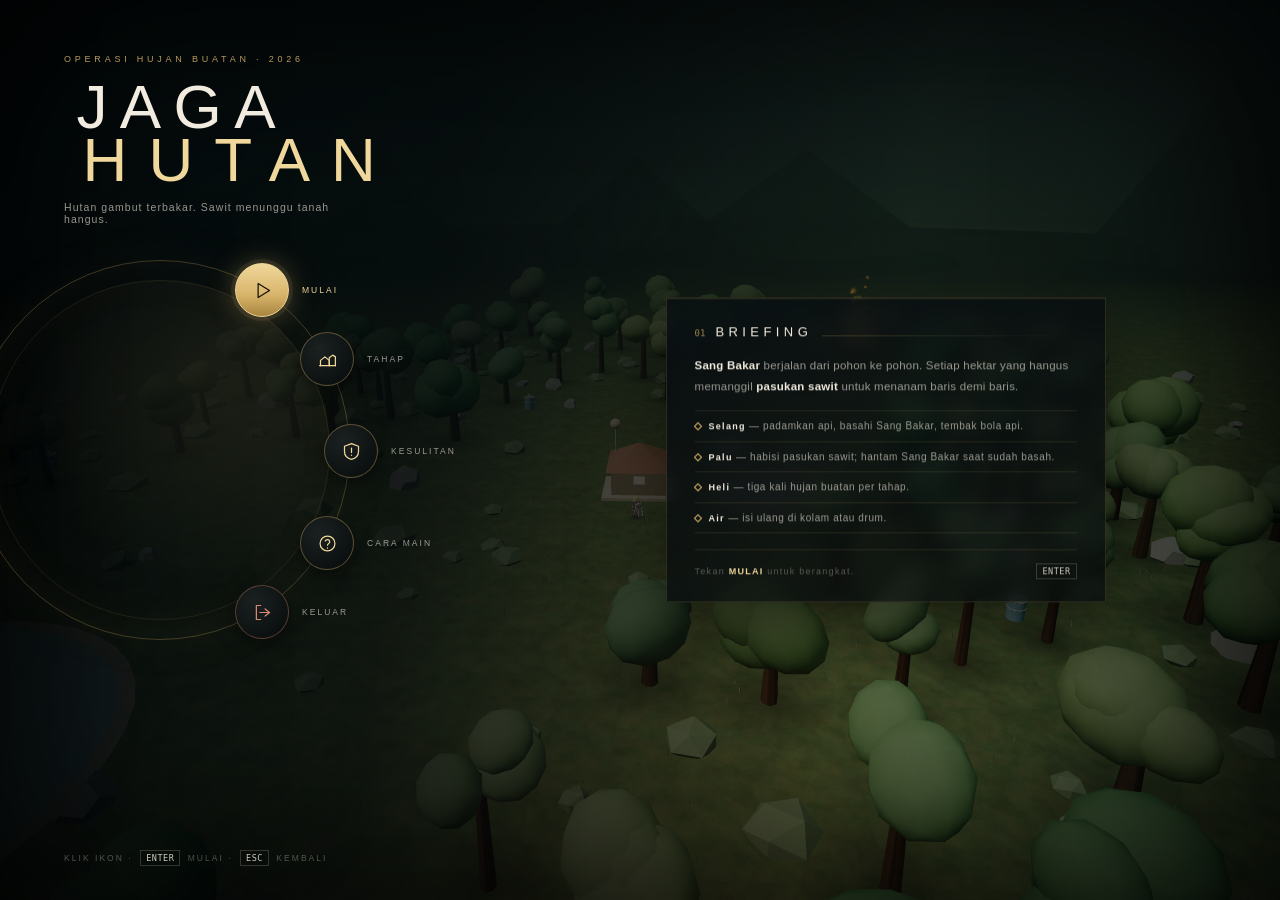
==== commit 766ae18f: "JAGA HUTAN: make the boss actually read as burning, fix a frame-killing bug - FireFX.burst was calle" ====
--- a/hutan/index.html
+++ b/hutan/index.html
@@ -6,7 +6,7 @@
 <meta charset="utf-8" />
 <meta name="viewport" content="width=device-width, initial-scale=1, maximum-scale=1, user-scalable=no" />
 <title>JAGA HUTAN — Operasi Hujan Buatan</title>
-<link rel="stylesheet" href="css/style.css?v=18" />
+<link rel="stylesheet" href="css/style.css?v=25" />
 </head>
 <body>
 
@@ -381,17 +381,17 @@
 <script>window.MODEL_BASE = "../assets/models/";</script>
 <script src="../js/lib/GLTFLoader.js"></script>
 <script src="../js/lib/SkeletonUtils.js"></script>
-<script src="../js/audio.js?v=18"></script>
-<script src="../js/fx.js?v=18"></script>
-<script src="../js/models.js?v=18"></script>
-<script src="js/wowok.js?v=18"></script>
-<script src="js/fire.js?v=18"></script>
-<script src="js/forest.js?v=18"></script>
-<script src="js/player.js?v=18"></script>
-<script src="js/boss.js?v=18"></script>
-<script src="js/planters.js?v=18"></script>
-<script src="js/heli.js?v=18"></script>
-<script src="js/hud.js?v=18"></script>
-<script src="js/game.js?v=18"></script>
+<script src="../js/audio.js?v=25"></script>
+<script src="../js/fx.js?v=25"></script>
+<script src="../js/models.js?v=25"></script>
+<script src="js/wowok.js?v=25"></script>
+<script src="js/fire.js?v=25"></script>
+<script src="js/forest.js?v=25"></script>
+<script src="js/player.js?v=25"></script>
+<script src="js/boss.js?v=25"></script>
+<script src="js/planters.js?v=25"></script>
+<script src="js/heli.js?v=25"></script>
+<script src="js/hud.js?v=25"></script>
+<script src="js/game.js?v=25"></script>
 </body>
 </html>
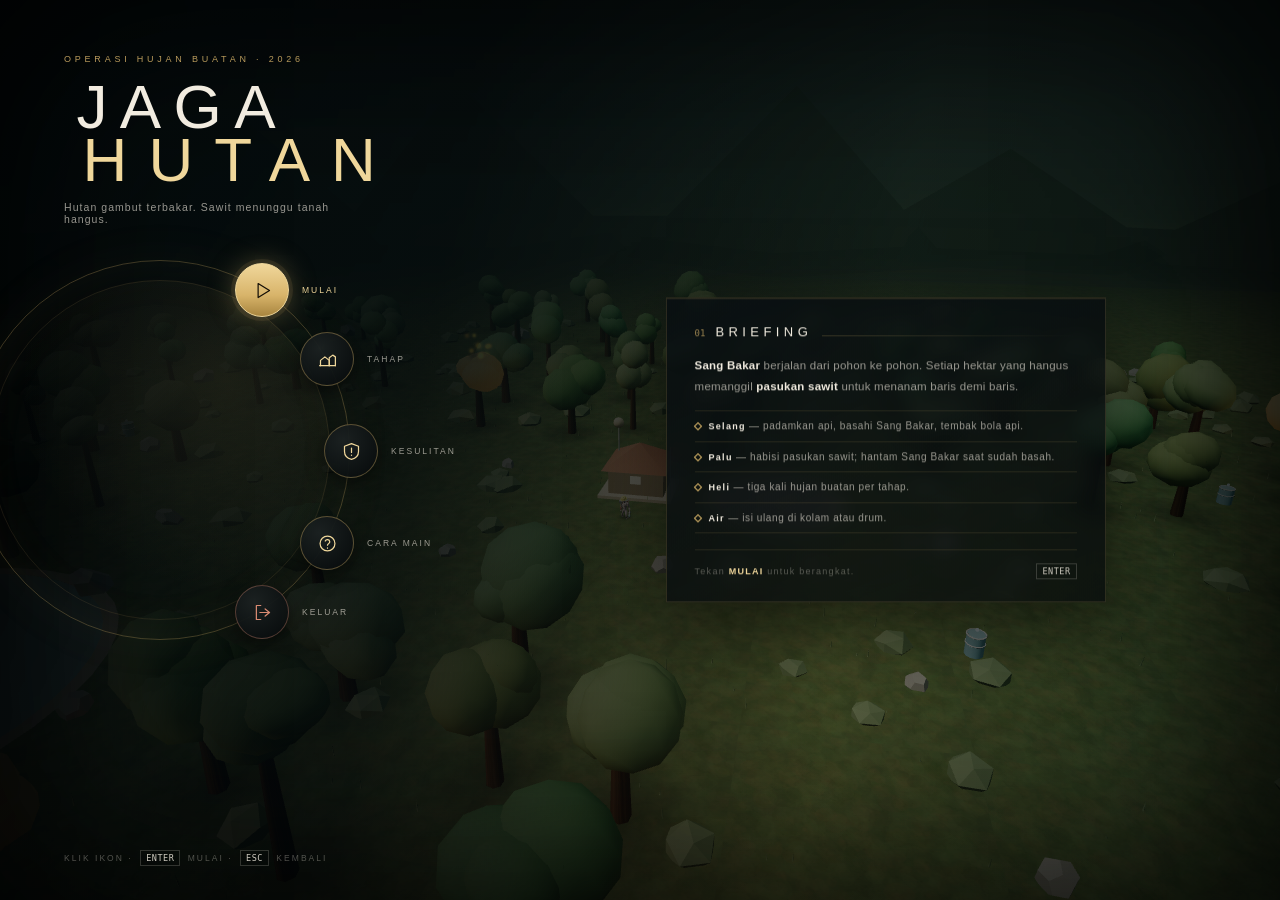
==== commit e48b27bb: "JAGA HUTAN: spawn facing the treeline instead of the outpost wall The first thing the player saw was" ====
--- a/hutan/index.html
+++ b/hutan/index.html
@@ -6,7 +6,7 @@
 <meta charset="utf-8" />
 <meta name="viewport" content="width=device-width, initial-scale=1, maximum-scale=1, user-scalable=no" />
 <title>JAGA HUTAN — Operasi Hujan Buatan</title>
-<link rel="stylesheet" href="css/style.css?v=25" />
+<link rel="stylesheet" href="css/style.css?v=26" />
 </head>
 <body>
 
@@ -381,17 +381,17 @@
 <script>window.MODEL_BASE = "../assets/models/";</script>
 <script src="../js/lib/GLTFLoader.js"></script>
 <script src="../js/lib/SkeletonUtils.js"></script>
-<script src="../js/audio.js?v=25"></script>
-<script src="../js/fx.js?v=25"></script>
-<script src="../js/models.js?v=25"></script>
-<script src="js/wowok.js?v=25"></script>
-<script src="js/fire.js?v=25"></script>
-<script src="js/forest.js?v=25"></script>
-<script src="js/player.js?v=25"></script>
-<script src="js/boss.js?v=25"></script>
-<script src="js/planters.js?v=25"></script>
-<script src="js/heli.js?v=25"></script>
-<script src="js/hud.js?v=25"></script>
-<script src="js/game.js?v=25"></script>
+<script src="../js/audio.js?v=26"></script>
+<script src="../js/fx.js?v=26"></script>
+<script src="../js/models.js?v=26"></script>
+<script src="js/wowok.js?v=26"></script>
+<script src="js/fire.js?v=26"></script>
+<script src="js/forest.js?v=26"></script>
+<script src="js/player.js?v=26"></script>
+<script src="js/boss.js?v=26"></script>
+<script src="js/planters.js?v=26"></script>
+<script src="js/heli.js?v=26"></script>
+<script src="js/hud.js?v=26"></script>
+<script src="js/game.js?v=26"></script>
 </body>
 </html>
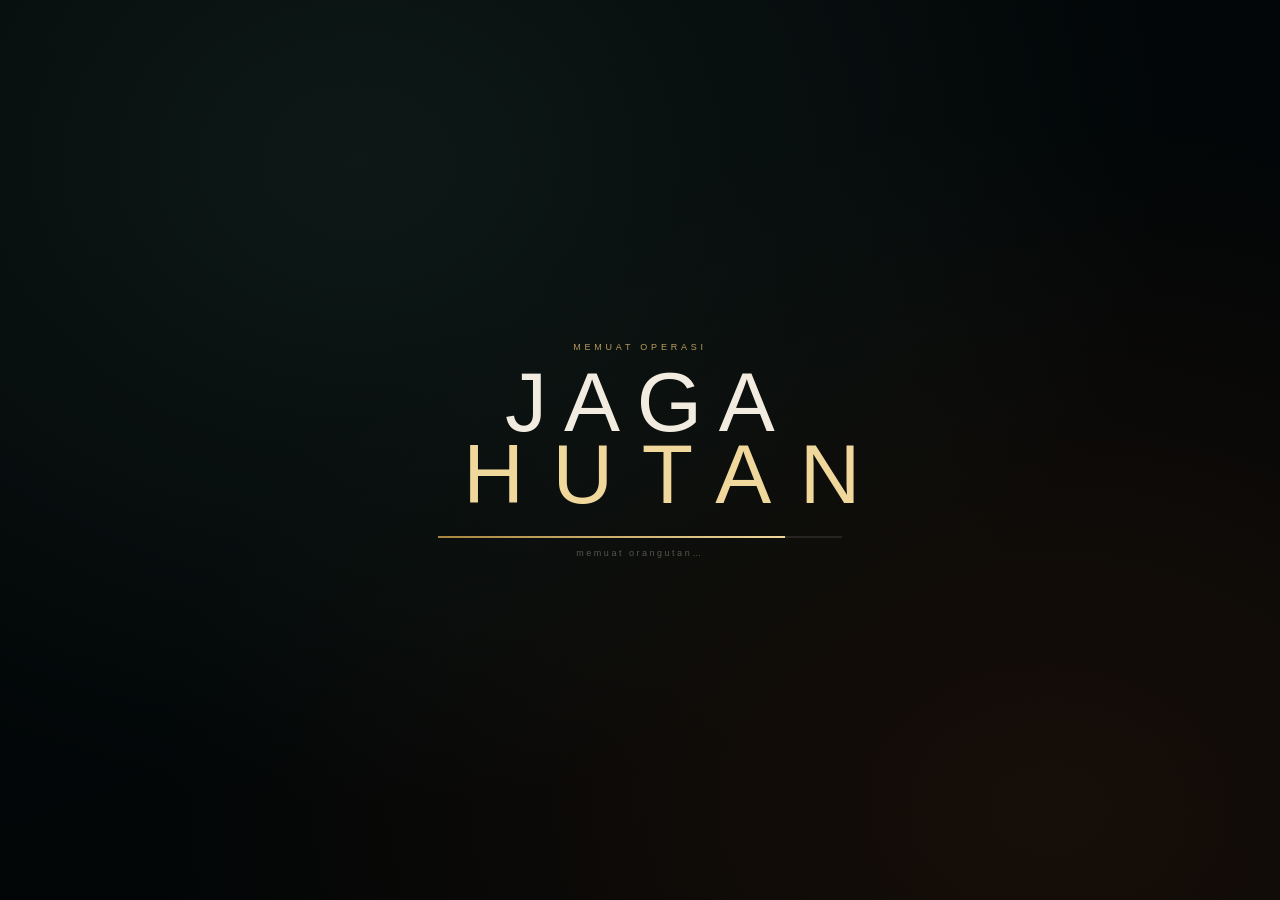
==== commit 92d83116: "JAGA HUTAN: the ranger is an orangutan, the forest is an oil-palm estate - orang-utan.glb (owner-sup" ====
--- a/hutan/index.html
+++ b/hutan/index.html
@@ -6,7 +6,7 @@
 <meta charset="utf-8" />
 <meta name="viewport" content="width=device-width, initial-scale=1, maximum-scale=1, user-scalable=no" />
 <title>JAGA HUTAN — Operasi Hujan Buatan</title>
-<link rel="stylesheet" href="css/style.css?v=26" />
+<link rel="stylesheet" href="css/style.css?v=33" />
 </head>
 <body>
 
@@ -381,17 +381,18 @@
 <script>window.MODEL_BASE = "../assets/models/";</script>
 <script src="../js/lib/GLTFLoader.js"></script>
 <script src="../js/lib/SkeletonUtils.js"></script>
-<script src="../js/audio.js?v=26"></script>
-<script src="../js/fx.js?v=26"></script>
-<script src="../js/models.js?v=26"></script>
-<script src="js/wowok.js?v=26"></script>
-<script src="js/fire.js?v=26"></script>
-<script src="js/forest.js?v=26"></script>
-<script src="js/player.js?v=26"></script>
-<script src="js/boss.js?v=26"></script>
-<script src="js/planters.js?v=26"></script>
-<script src="js/heli.js?v=26"></script>
-<script src="js/hud.js?v=26"></script>
-<script src="js/game.js?v=26"></script>
+<script src="../js/audio.js?v=33"></script>
+<script src="../js/fx.js?v=33"></script>
+<script src="../js/models.js?v=33"></script>
+<script src="js/wowok.js?v=33"></script>
+<script src="js/orang.js?v=33"></script>
+<script src="js/fire.js?v=33"></script>
+<script src="js/forest.js?v=33"></script>
+<script src="js/player.js?v=33"></script>
+<script src="js/boss.js?v=33"></script>
+<script src="js/planters.js?v=33"></script>
+<script src="js/heli.js?v=33"></script>
+<script src="js/hud.js?v=33"></script>
+<script src="js/game.js?v=33"></script>
 </body>
 </html>
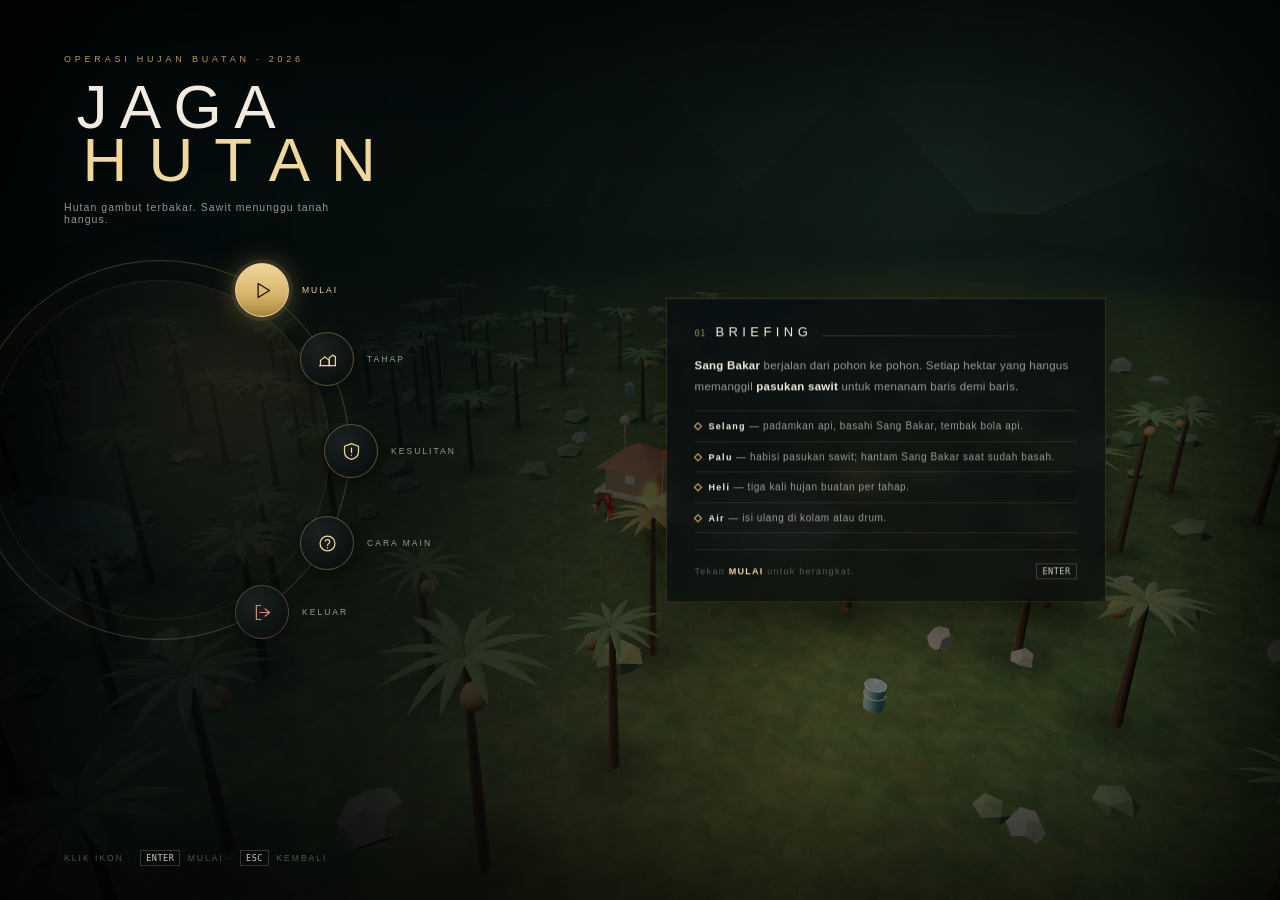
==== commit ada0bceb: "hutan: keyboard-only action on J, god mode on F The mouse now only aims the camera; every action mov" ====
--- a/hutan/index.html
+++ b/hutan/index.html
@@ -6,7 +6,7 @@
 <meta charset="utf-8" />
 <meta name="viewport" content="width=device-width, initial-scale=1, maximum-scale=1, user-scalable=no" />
 <title>JAGA HUTAN — Operasi Hujan Buatan</title>
-<link rel="stylesheet" href="css/style.css?v=33" />
+<link rel="stylesheet" href="css/style.css?v=34" />
 </head>
 <body>
 
@@ -40,7 +40,8 @@
         <span class="water-lbl" id="waterText">AIR 100</span>
       </div>
 
-      <div class="obj" id="hint">klik kiri semprot · 2 palu · G heli</div>
+      <div class="godchip" id="godChip" aria-hidden="true">∞ MODE DEWA · F</div>
+      <div class="obj" id="hint">J semprot/palu · 2 ganti · G heli · F dewa</div>
     </div>
 
     <!-- ---------- top centre: compass ---------- -->
@@ -308,9 +309,10 @@
             <div><kbd>SPACE</kbd><span>lompat</span></div>
             <div><kbd>SHIFT</kbd><span>lari</span></div>
             <div><kbd>Q</kbd><span>gelinding</span></div>
-            <div><kbd>KLIK KIRI</kbd><span>pakai alat</span></div>
+            <div><kbd>J</kbd><span>pakai alat (tahan)</span></div>
             <div><kbd>1</kbd><kbd>2</kbd><kbd>TAB</kbd><span>ganti alat</span></div>
             <div><kbd>G</kbd><span>panggil heli</span></div>
+            <div><kbd>F</kbd><span>mode dewa</span></div>
             <div><kbd>ESC</kbd><span>jeda</span><kbd>M</kbd><span>bisu</span></div>
           </div>
         </section>
@@ -381,18 +383,18 @@
 <script>window.MODEL_BASE = "../assets/models/";</script>
 <script src="../js/lib/GLTFLoader.js"></script>
 <script src="../js/lib/SkeletonUtils.js"></script>
-<script src="../js/audio.js?v=33"></script>
-<script src="../js/fx.js?v=33"></script>
-<script src="../js/models.js?v=33"></script>
-<script src="js/wowok.js?v=33"></script>
-<script src="js/orang.js?v=33"></script>
-<script src="js/fire.js?v=33"></script>
-<script src="js/forest.js?v=33"></script>
-<script src="js/player.js?v=33"></script>
-<script src="js/boss.js?v=33"></script>
-<script src="js/planters.js?v=33"></script>
-<script src="js/heli.js?v=33"></script>
-<script src="js/hud.js?v=33"></script>
-<script src="js/game.js?v=33"></script>
+<script src="../js/audio.js?v=34"></script>
+<script src="../js/fx.js?v=34"></script>
+<script src="../js/models.js?v=34"></script>
+<script src="js/wowok.js?v=34"></script>
+<script src="js/orang.js?v=34"></script>
+<script src="js/fire.js?v=34"></script>
+<script src="js/forest.js?v=34"></script>
+<script src="js/player.js?v=34"></script>
+<script src="js/boss.js?v=34"></script>
+<script src="js/planters.js?v=34"></script>
+<script src="js/heli.js?v=34"></script>
+<script src="js/hud.js?v=34"></script>
+<script src="js/game.js?v=34"></script>
 </body>
 </html>
--- a/hutan/css/style.css
+++ b/hutan/css/style.css
@@ -94,6 +94,26 @@
   font-size: 9px; letter-spacing: .1em;
   white-space: nowrap; overflow: hidden; text-overflow: ellipsis;
   opacity: .8;
+}
+
+/* god mode badge: sits under the water bar, only when F is on */
+.godchip {
+  display: none;
+  margin-top: 7px;
+  padding: 2px 7px 3px;
+  width: max-content;
+  color: #1b1206;
+  background: #e8b34a;
+  border-radius: 2px;
+  font-size: 8px; font-weight: 700; letter-spacing: .18em;
+  box-shadow: 0 0 12px rgba(232, 179, 74, .45);
+  animation: godpulse 1.6s ease-in-out infinite;
+}
+.godchip.on { display: block; }
+
+@keyframes godpulse {
+  0%, 100% { opacity: 1; }
+  50% { opacity: .55; }
 }
 
 .hp-row { display: flex; align-items: center; gap: 10px; }
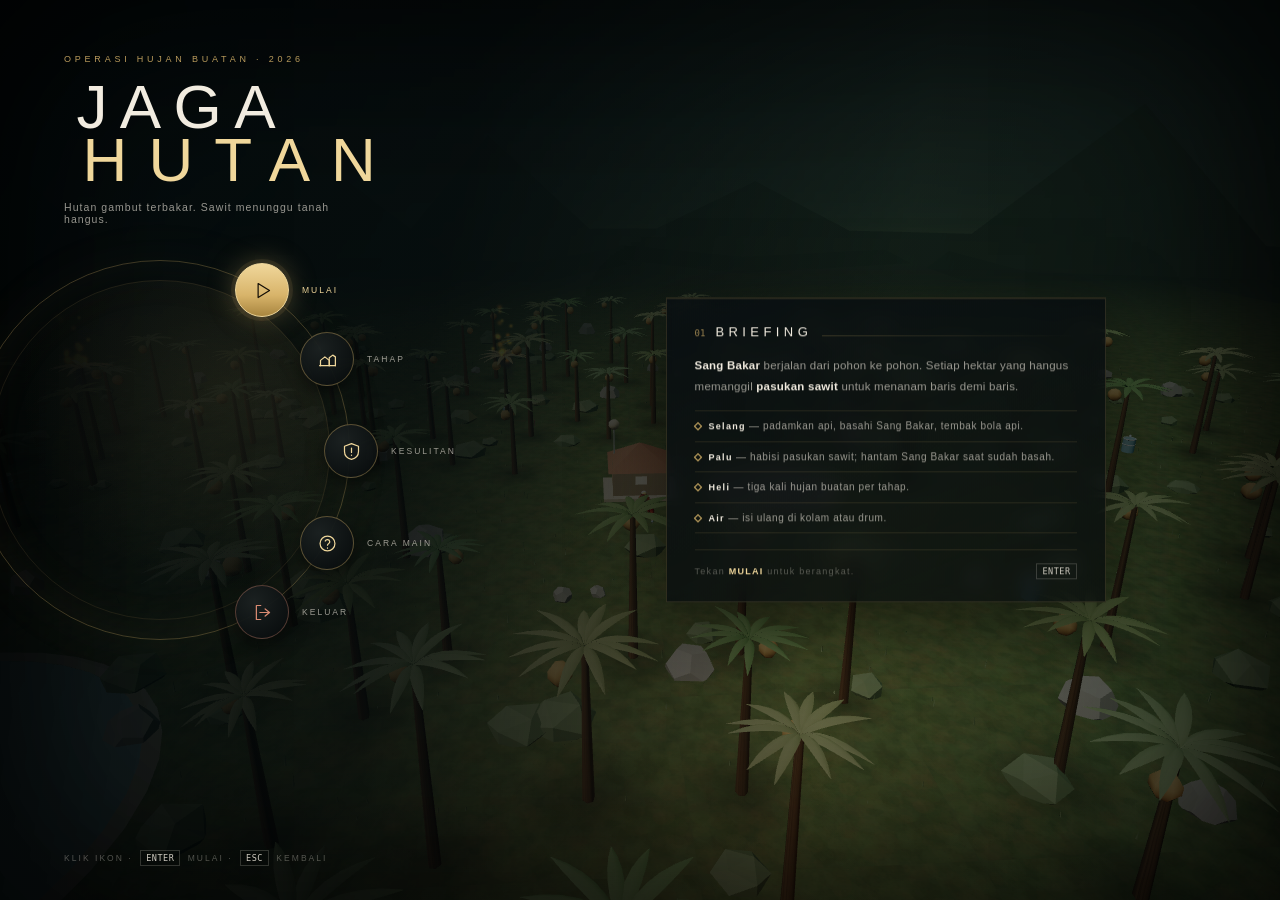
==== commit 87176941: "hutan: crew walks the right way, arms swing, arrows steer the camera The wowok scan is modelled faci" ====
--- a/hutan/index.html
+++ b/hutan/index.html
@@ -6,7 +6,7 @@
 <meta charset="utf-8" />
 <meta name="viewport" content="width=device-width, initial-scale=1, maximum-scale=1, user-scalable=no" />
 <title>JAGA HUTAN — Operasi Hujan Buatan</title>
-<link rel="stylesheet" href="css/style.css?v=34" />
+<link rel="stylesheet" href="css/style.css?v=36" />
 </head>
 <body>
 
@@ -41,7 +41,7 @@
       </div>
 
       <div class="godchip" id="godChip" aria-hidden="true">∞ MODE DEWA · F</div>
-      <div class="obj" id="hint">J semprot/palu · 2 ganti · G heli · F dewa</div>
+      <div class="obj" id="hint">J semprot/palu · ← → kamera · G heli · F dewa</div>
     </div>
 
     <!-- ---------- top centre: compass ---------- -->
@@ -306,6 +306,7 @@
           </div>
           <div class="keys">
             <div><kbd>W A S D</kbd><span>bergerak</span></div>
+            <div><kbd>◀ ▶ ▲ ▼</kbd><span>putar kamera</span></div>
             <div><kbd>SPACE</kbd><span>lompat</span></div>
             <div><kbd>SHIFT</kbd><span>lari</span></div>
             <div><kbd>Q</kbd><span>gelinding</span></div>
@@ -383,18 +384,18 @@
 <script>window.MODEL_BASE = "../assets/models/";</script>
 <script src="../js/lib/GLTFLoader.js"></script>
 <script src="../js/lib/SkeletonUtils.js"></script>
-<script src="../js/audio.js?v=34"></script>
-<script src="../js/fx.js?v=34"></script>
-<script src="../js/models.js?v=34"></script>
-<script src="js/wowok.js?v=34"></script>
-<script src="js/orang.js?v=34"></script>
-<script src="js/fire.js?v=34"></script>
-<script src="js/forest.js?v=34"></script>
-<script src="js/player.js?v=34"></script>
-<script src="js/boss.js?v=34"></script>
-<script src="js/planters.js?v=34"></script>
-<script src="js/heli.js?v=34"></script>
-<script src="js/hud.js?v=34"></script>
-<script src="js/game.js?v=34"></script>
+<script src="../js/audio.js?v=36"></script>
+<script src="../js/fx.js?v=36"></script>
+<script src="../js/models.js?v=36"></script>
+<script src="js/wowok.js?v=36"></script>
+<script src="js/orang.js?v=36"></script>
+<script src="js/fire.js?v=36"></script>
+<script src="js/forest.js?v=36"></script>
+<script src="js/player.js?v=36"></script>
+<script src="js/boss.js?v=36"></script>
+<script src="js/planters.js?v=36"></script>
+<script src="js/heli.js?v=36"></script>
+<script src="js/hud.js?v=36"></script>
+<script src="js/game.js?v=36"></script>
 </body>
 </html>
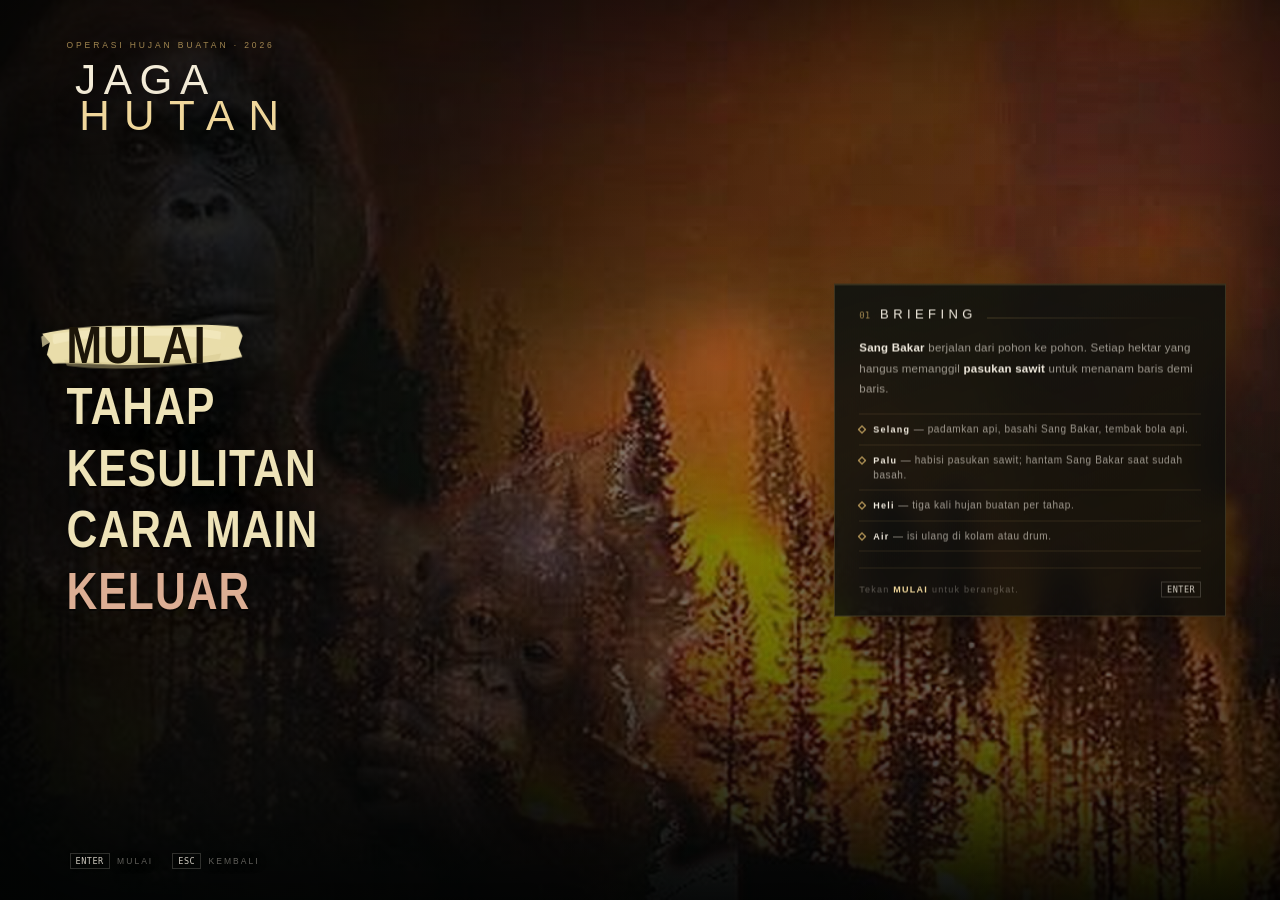
==== commit 31841456: "hutan: poster menu + touch controls The title screen now follows the TWD-style reference: the suppli" ====
--- a/hutan/index.html
+++ b/hutan/index.html
@@ -4,9 +4,10 @@
 <meta http-equiv="cache-control" content="no-store">
 <meta http-equiv="pragma" content="no-cache">
 <meta charset="utf-8" />
-<meta name="viewport" content="width=device-width, initial-scale=1, maximum-scale=1, user-scalable=no" />
+<meta name="viewport" content="width=device-width, initial-scale=1, maximum-scale=1, user-scalable=no, viewport-fit=cover" />
+<meta name="theme-color" content="#0a0c08" />
 <title>JAGA HUTAN — Operasi Hujan Buatan</title>
-<link rel="stylesheet" href="css/style.css?v=36" />
+<link rel="stylesheet" href="css/style.css?v=38" />
 </head>
 <body>
 
@@ -159,6 +160,26 @@
     <div id="crosshair"><i></i></div>
   </div>
 
+  <!-- ======================= TOUCH CONTROLS ======================= -->
+  <div id="touch" class="hidden" aria-hidden="true">
+    <div class="stick" id="stick">
+      <i class="stick-ring"></i>
+      <b class="stick-knob" id="stickKnob"></b>
+    </div>
+    <div class="tact">
+      <div class="tact-grid">
+        <button class="tbtn" data-act="swap" type="button">ALAT</button>
+        <button class="tbtn" data-act="jump" type="button">LOMPAT</button>
+        <button class="tbtn" data-act="roll" type="button">GULING</button>
+        <button class="tbtn" data-act="heli" type="button">HELI</button>
+      </div>
+      <button class="tbtn big" id="tFire" type="button"><span>AKSI</span></button>
+    </div>
+    <button class="tbtn pause" id="tPause" type="button" aria-label="Jeda">II</button>
+  </div>
+
+  <div id="rotate" class="hidden"><b>MIRINGKAN PERANGKAT</b><span>layar lebar lebih enak untuk berburu api</span></div>
+
   <!-- ======================= LOADING ======================= -->
   <div id="loading" class="screen">
     <div class="wrap load-wrap">
@@ -173,53 +194,33 @@
   <div id="title" class="screen hidden">
     <div class="veil"></div>
 
-    <div class="brand">
+    <header class="brand">
       <div class="kicker">OPERASI HUJAN BUATAN · 2026</div>
       <h1 class="logo">JAGA<br><em>HUTAN</em></h1>
-      <p class="brand-sub">Hutan gambut terbakar. Sawit menunggu tanah hangus.</p>
       <div class="best" id="saveNote"></div>
-    </div>
+    </header>
 
     <div class="menu">
-      <div class="arc">
-        <div class="arc-ring"></div>
-        <div class="arc-ring inner"></div>
-
+      <nav class="menu-list" aria-label="Menu utama">
         <button class="arc-btn active" id="startBtn" data-tab="mulai" type="button" title="Mulai operasi">
-          <svg viewBox="0 0 24 24" aria-hidden="true"><path d="M7 4 L20 12 L7 20 Z" /></svg>
           <span>MULAI</span>
         </button>
-
         <button class="arc-btn" data-tab="tahap" type="button" title="Pilih tahap">
-          <svg viewBox="0 0 24 24" aria-hidden="true">
-            <path d="M3 19 H21" /><path d="M4 19 V13 L9 9 L14 13 V19" /><path d="M14 19 V10 L18 7 L21 9 V19" />
-          </svg>
           <span>TAHAP</span>
         </button>
-
         <button class="arc-btn" data-tab="sulit" type="button" title="Kesulitan">
-          <svg viewBox="0 0 24 24" aria-hidden="true">
-            <path d="M12 3 L20 6 V12 C20 17 16 20 12 21 C8 20 4 17 4 12 V6 Z" /><path d="M12 8 V13" /><path d="M12 16 V16.4" />
-          </svg>
           <span>KESULITAN</span>
         </button>
-
         <button class="arc-btn" data-tab="cara" type="button" title="Cara main">
-          <svg viewBox="0 0 24 24" aria-hidden="true">
-            <circle cx="12" cy="12" r="8.5" /><path d="M9.4 9.2 A2.7 2.7 0 0 1 14.6 10 C14.6 12 12 12.2 12 14" /><path d="M12 17 V17.4" />
-          </svg>
           <span>CARA MAIN</span>
         </button>
-
         <button class="arc-btn danger" data-tab="keluar" type="button" title="Keluar">
-          <svg viewBox="0 0 24 24" aria-hidden="true">
-            <path d="M10 4 H5 V20 H10" /><path d="M15 8 L20 12 L15 16" /><path d="M20 12 H9" />
-          </svg>
           <span>KELUAR</span>
         </button>
-      </div>
+      </nav>
 
       <div class="panel" id="menuPanel">
+        <button class="sheet-close" id="sheetClose" type="button" aria-label="Tutup panel">×</button>
         <!-- mulai -->
         <section class="pane active" data-pane="mulai">
           <div class="pane-head">
@@ -314,7 +315,18 @@
             <div><kbd>1</kbd><kbd>2</kbd><kbd>TAB</kbd><span>ganti alat</span></div>
             <div><kbd>G</kbd><span>panggil heli</span></div>
             <div><kbd>F</kbd><span>mode dewa</span></div>
-            <div><kbd>ESC</kbd><span>jeda</span><kbd>M</kbd><span>bisu</span></div>
+            <div><kbd>ESC</kbd><span>jeda</span></div>
+            <div><kbd>M</kbd><span>bisu</span></div>
+          </div>
+
+          <div class="keys touch-keys">
+            <div><kbd>STIK KIRI</kbd><span>jalan · dorong jauh untuk lari</span></div>
+            <div><kbd>GESER LAYAR</kbd><span>putar kamera</span></div>
+            <div><kbd>AKSI</kbd><span>semprot / palu (tahan)</span></div>
+            <div><kbd>ALAT</kbd><span>tukar selang &amp; palu</span></div>
+            <div><kbd>LOMPAT</kbd><kbd>GULING</kbd><span>lompat &amp; menggelinding</span></div>
+            <div><kbd>HELI</kbd><span>panggil hujan buatan</span></div>
+            <div><kbd>II</kbd><span>jeda</span></div>
           </div>
         </section>
 
@@ -334,7 +346,11 @@
       </div>
     </div>
 
-    <div class="menu-hint">KLIK IKON · <kbd>ENTER</kbd> MULAI · <kbd>ESC</kbd> KEMBALI</div>
+    <div class="menu-hint">
+      <span class="kbd-hint"><kbd>ENTER</kbd> MULAI</span>
+      <span class="kbd-hint"><kbd>ESC</kbd> KEMBALI</span>
+      <span class="touch-note">SENTUH UNTUK MEMILIH</span>
+    </div>
   </div>
 
   <!-- ======================= PAUSE ======================= -->
@@ -384,18 +400,19 @@
 <script>window.MODEL_BASE = "../assets/models/";</script>
 <script src="../js/lib/GLTFLoader.js"></script>
 <script src="../js/lib/SkeletonUtils.js"></script>
-<script src="../js/audio.js?v=36"></script>
-<script src="../js/fx.js?v=36"></script>
-<script src="../js/models.js?v=36"></script>
-<script src="js/wowok.js?v=36"></script>
-<script src="js/orang.js?v=36"></script>
-<script src="js/fire.js?v=36"></script>
-<script src="js/forest.js?v=36"></script>
-<script src="js/player.js?v=36"></script>
-<script src="js/boss.js?v=36"></script>
-<script src="js/planters.js?v=36"></script>
-<script src="js/heli.js?v=36"></script>
-<script src="js/hud.js?v=36"></script>
-<script src="js/game.js?v=36"></script>
+<script src="../js/audio.js?v=38"></script>
+<script src="../js/fx.js?v=38"></script>
+<script src="../js/models.js?v=38"></script>
+<script src="js/wowok.js?v=38"></script>
+<script src="js/orang.js?v=38"></script>
+<script src="js/fire.js?v=38"></script>
+<script src="js/forest.js?v=38"></script>
+<script src="js/player.js?v=38"></script>
+<script src="js/boss.js?v=38"></script>
+<script src="js/planters.js?v=38"></script>
+<script src="js/heli.js?v=38"></script>
+<script src="js/hud.js?v=38"></script>
+<script src="js/touch.js?v=38"></script>
+<script src="js/game.js?v=38"></script>
 </body>
 </html>
--- a/hutan/css/style.css
+++ b/hutan/css/style.css
@@ -25,6 +25,7 @@
 
   --mono: ui-monospace, "SF Mono", SFMono-Regular, Menlo, Consolas, monospace;
   --sans: "Inter", -apple-system, BlinkMacSystemFont, "Segoe UI", Roboto, "Helvetica Neue", Arial, sans-serif;
+  --menu: "DIN Condensed", "DIN Condensed Bold", "Arial Narrow", "Liberation Sans Narrow", Impact, "Haettenschweiler", sans-serif;
 }
 
 * { box-sizing: border-box; margin: 0; padding: 0; }
@@ -598,146 +599,164 @@
 .stats .st b.e { color: var(--ember-2); }
 
 /* ============================================================
-   TITLE / MENU
+   TITLE / MENU — painted poster, brush-stroke selection
    ============================================================ */
 
 #title {
-  background: none;
-  backdrop-filter: none;
   display: block;
   padding: 0;
+  background: #0a0c08 url("../img/menu-bg.jpg") center 44% / cover no-repeat;
+  backdrop-filter: none;
+}
+
+/* warm print wash over the artwork */
+#title::before {
+  content: "";
+  position: absolute; inset: 0;
+  background:
+    linear-gradient(180deg, rgba(28, 16, 4, .28), rgba(0, 0, 0, .12) 40%, rgba(0, 0, 0, .34)),
+    radial-gradient(ellipse at 74% 44%, rgba(255, 150, 60, .10), transparent 62%);
+  pointer-events: none;
 }
 
 .veil {
   position: absolute; inset: 0;
   background:
-    linear-gradient(100deg, rgba(3, 8, 10, .95) 0%, rgba(3, 8, 10, .86) 34%, rgba(3, 8, 10, .42) 66%, rgba(3, 8, 10, .68) 100%),
-    radial-gradient(ellipse at 50% 110%, rgba(120, 52, 14, .22), transparent 60%),
-    radial-gradient(ellipse at 12% 4%, rgba(30, 62, 52, .5), transparent 55%);
+    linear-gradient(94deg, rgba(4, 7, 6, .88) 0%, rgba(4, 7, 6, .72) 28%, rgba(4, 7, 6, .30) 54%, rgba(4, 7, 6, .02) 82%),
+    linear-gradient(0deg, rgba(2, 4, 4, .88) 0%, rgba(2, 4, 4, .22) 28%, transparent 56%);
   pointer-events: none;
 }
 
 #title::after {
   content: "";
   position: absolute; inset: 0;
-  box-shadow: inset 0 0 180px 40px rgba(0, 0, 0, .8);
+  box-shadow: inset 0 0 120px 12px rgba(0, 0, 0, .55);
   pointer-events: none;
 }
 
+/* ---------- brand ---------- */
 .brand {
-  position: absolute; left: 64px; top: 54px;
-  z-index: 2;
-}
-.brand .kicker { margin-bottom: 16px; }
-.brand .logo { font-size: clamp(38px, 5vw, 62px); }
-.brand-sub {
-  margin-top: 14px;
-  font-size: 10.5px; letter-spacing: .1em;
-  color: var(--dim);
-  text-transform: none;
-  max-width: 300px;
-}
+  position: absolute;
+  left: clamp(22px, 5.2vw, 76px);
+  top: clamp(18px, 4.4vh, 54px);
+  z-index: 3;
+}
+.brand .kicker {
+  margin-bottom: 12px;
+  letter-spacing: .34em;
+  font-size: 8.5px;
+  opacity: .72;
+}
+.brand .logo {
+  font-size: clamp(28px, 3.3vw, 50px);
+  letter-spacing: .18em;
+  font-weight: 300;
+  color: #f4ecd8;
+  text-shadow: 0 2px 22px rgba(0, 0, 0, .65);
+}
+.brand .logo em { color: #f0d79b; }
 .best {
   margin-top: 12px;
   font-family: var(--mono); font-size: 9px; letter-spacing: .1em;
   color: var(--gold);
-  opacity: .8;
-}
-
-/* ---------- arc ---------- */
+  opacity: .78;
+  text-shadow: 0 1px 8px rgba(0, 0, 0, .8);
+}
+
+/* ---------- menu list ---------- */
 .menu {
   position: absolute; inset: 0;
-  z-index: 2;
-}
-
-.arc {
+  z-index: 3;
+  pointer-events: none;
+}
+
+.menu-list {
   position: absolute;
-  left: -80px; top: 50%;
-  width: 520px; height: 520px;
-  transform: translateY(-50%);
-}
-
-.arc-ring {
-  position: absolute;
-  left: 50px; top: 70px;
-  width: 380px; height: 380px;
-  border-radius: 50%;
-  border: 1px solid rgba(216, 180, 106, .28);
-  box-shadow: inset 0 0 60px rgba(216, 180, 106, .05), 0 0 60px rgba(216, 180, 106, .04);
-}
-.arc-ring.inner {
-  left: 70px; top: 90px;
-  width: 340px; height: 340px;
-  border-color: rgba(216, 180, 106, .1);
-  box-shadow: none;
-}
-.arc::before {
+  left: clamp(22px, 5.2vw, 76px);
+  top: 50%;
+  transform: translateY(-44%);
+  display: flex; flex-direction: column; align-items: flex-start;
+  gap: clamp(0px, .5vh, 5px);
+  pointer-events: auto;
+}
+
+.arc-btn {
+  position: relative;
+  display: block;
+  margin-left: -14px;
+  padding: 2px 22px 4px 14px;
+  border: 0;
+  background: none;
+  font-family: var(--menu);
+  font-size: clamp(26px, 6.4vh, 52px);
+  font-weight: 700;
+  line-height: .98;
+  letter-spacing: .02em;
+  text-transform: uppercase;
+  text-align: left;
+  color: #eee3b8;
+  cursor: pointer;
+  transform-origin: left center;
+  transition: color .15s ease, transform .15s ease, text-shadow .15s ease;
+  text-shadow: 0 2px 0 rgba(0, 0, 0, .5), 0 0 26px rgba(0, 0, 0, .55);
+  -webkit-text-stroke: .2px rgba(0, 0, 0, .25);
+}
+.arc-btn span { display: block; }
+
+.arc-btn svg { display: none; }
+
+.arc-btn:hover,
+.arc-btn:focus-visible {
+  color: #fff7d6;
+  transform: translateX(5px);
+  outline: none;
+}
+.arc-btn:focus-visible {
+  outline: 1px dashed rgba(240, 215, 155, .55);
+  outline-offset: 8px;
+}
+
+.arc-btn.active {
+  color: #1c1508;
+  text-shadow: none;
+  -webkit-text-stroke: 0;
+  transform: none;
+}
+.arc-btn.active::before {
   content: "";
   position: absolute;
-  left: 70px; top: 90px;
-  width: 340px; height: 340px;
-  border-radius: 50%;
-  background: radial-gradient(circle at 70% 30%, rgba(216, 180, 106, .09), transparent 62%);
-  pointer-events: none;
-}
-
-.arc-btn {
-  position: absolute;
-  width: 54px; height: 54px;
-  display: grid; place-items: center;
-  border-radius: 50%;
-  border: 1px solid rgba(216, 180, 106, .38);
-  background: radial-gradient(circle at 35% 30%, rgba(28, 34, 34, .95), rgba(6, 10, 11, .96));
-  color: var(--gold-hi);
-  cursor: pointer;
-  transition: transform .16s ease, color .16s ease, border-color .16s ease, box-shadow .2s ease;
-  box-shadow: 0 6px 18px rgba(0, 0, 0, .5);
-}
-.arc-btn svg {
-  width: 21px; height: 21px;
-  fill: none; stroke: currentColor; stroke-width: 1.4;
-  stroke-linecap: round; stroke-linejoin: round;
-}
-.arc-btn span {
-  position: absolute; left: 66px;
-  font-size: 8.5px; letter-spacing: .24em;
-  color: var(--dim);
-  white-space: nowrap;
-  transition: color .16s ease;
-}
-.arc-btn:hover { transform: scale(1.06); border-color: var(--gold-hi); box-shadow: 0 0 22px rgba(216, 180, 106, .22); }
-.arc-btn:hover span, .arc-btn.active span { color: var(--gold-hi); }
-
-.arc-btn.active {
-  color: #140e05;
-  background: linear-gradient(180deg, var(--gold-hi), var(--gold) 60%, var(--brass));
-  border-color: var(--gold-hi);
-  box-shadow: 0 0 0 4px rgba(216, 180, 106, .1), 0 0 28px rgba(216, 180, 106, .35);
-}
-.arc-btn.danger { color: #d98a72; border-color: rgba(217, 138, 114, .35); }
-.arc-btn.danger:hover { color: #ffb59c; border-color: rgba(217, 138, 114, .7); }
-
-/* button coordinates on the arc (center 240,260 r190) */
-#startBtn      { left: 315px; top: 73px; }
-[data-tab="tahap"]   { left: 380px; top: 142px; }
-[data-tab="sulit"]   { left: 404px; top: 234px; }
-[data-tab="cara"]    { left: 380px; top: 326px; }
-[data-tab="keluar"]  { left: 315px; top: 395px; }
-
-/* ---------- menu panel ---------- */
+  inset: -15% -12% -17% -7%;
+  background: url("../img/brush.svg") center / 100% 100% no-repeat;
+  z-index: -1;
+  transform: rotate(-.7deg);
+  filter: drop-shadow(0 4px 8px rgba(0, 0, 0, .38));
+}
+
+.arc-btn.danger { color: #dcae94; }
+.arc-btn.danger.active { color: #1c1508; }
+
+/* ---------- panel ---------- */
 .panel {
   position: absolute;
-  left: 52%; top: 50%;
+  right: clamp(16px, 4.2vw, 64px);
+  top: 50%;
   transform: translateY(-50%);
-  width: min(440px, 42vw);
-  max-height: 76vh;
-  overflow: hidden;
-  padding: 26px 28px 22px;
-  background: linear-gradient(158deg, rgba(9, 15, 18, .88), rgba(5, 9, 11, .72));
-  border: 1px solid rgba(216, 180, 106, .16);
-  box-shadow: inset 0 1px 0 rgba(216, 180, 106, .12), 0 24px 70px rgba(0, 0, 0, .55);
-  backdrop-filter: blur(9px);
-}
+  width: min(392px, 33vw);
+  max-height: 78vh;
+  overflow-y: auto;
+  overscroll-behavior: contain;
+  padding: 22px 24px 18px;
+  pointer-events: auto;
+  background:
+    linear-gradient(160deg, rgba(14, 18, 15, .90), rgba(6, 9, 9, .80));
+  border: 1px solid rgba(216, 180, 106, .20);
+  box-shadow: 0 34px 90px rgba(0, 0, 0, .62), inset 0 1px 0 rgba(216, 180, 106, .14);
+  backdrop-filter: blur(12px);
+  scrollbar-width: thin;
+  scrollbar-color: rgba(216, 180, 106, .35) transparent;
+}
+.panel::-webkit-scrollbar { width: 5px; }
+.panel::-webkit-scrollbar-thumb { background: rgba(216, 180, 106, .3); }
 
 .pane { display: none; }
 .pane.active { display: block; animation: paneIn .22s ease; }
@@ -848,46 +867,336 @@
 .keys kbd { min-width: 22px; text-align: center; }
 .keys span { margin-left: auto; font-size: 9px; letter-spacing: .16em; color: var(--dim); text-transform: none; }
 
+.sheet-close {
+  display: none;
+  position: absolute; right: 10px; top: 8px;
+  width: 30px; height: 30px;
+  place-items: center;
+  border: 1px solid rgba(216, 180, 106, .3);
+  border-radius: 50%;
+  background: rgba(0, 0, 0, .35);
+  color: var(--gold-hi);
+  font-size: 16px; line-height: 1;
+  cursor: pointer;
+}
+
 .menu-hint {
-  position: absolute; left: 64px; bottom: 34px;
-  z-index: 2;
+  position: absolute;
+  left: clamp(22px, 5.2vw, 76px);
+  bottom: clamp(16px, 3.4vh, 34px);
+  z-index: 4;
+  display: flex; align-items: center; gap: 16px;
   font-size: 8.5px; letter-spacing: .24em;
-  color: var(--faint);
+  color: rgba(242, 236, 224, .40);
+  text-shadow: 0 1px 8px rgba(0, 0, 0, .8);
 }
 .menu-hint kbd { margin: 0 3px; }
+.menu-hint .touch-note { display: none; }
+
+@media (hover: none) and (pointer: coarse) {
+  .menu-hint .kbd-hint { display: none; }
+  .menu-hint .touch-note { display: inline; }
+}
 
 /* ============================================================
    responsive
    ============================================================ */
+
+/* ---------- smaller laptops ---------- */
 @media (max-width: 1180px) {
   .vitals { width: 244px; }
   .meters { width: 206px; }
   .wheel { transform: translateY(-50%) scale(.92); right: 14px; }
   #minimap { width: 160px; height: 160px; }
   #compass { width: 300px; }
-}
-
-@media (max-width: 760px) {
-  .brand { left: 32px; top: 30px; }
-  .arc { transform: translateY(-50%) scale(.82); transform-origin: left center; }
-  .panel { left: 54%; width: 44vw; padding: 18px 20px; }
-  .wheel { opacity: .9; transform: translateY(-50%) scale(.84); right: 8px; }
-  .chips .chip:nth-child(3) { display: none; }
-  #compass { width: 250px; }
-}
-
+  .panel { width: min(360px, 38vw); padding: 20px 20px 16px; }
+}
+
+/* ---------- short screens ---------- */
 @media (max-height: 880px) {
-  .brand { top: 36px; }
-  .brand .logo { font-size: 46px; }
-  .brand-sub { margin-top: 9px; font-size: 9.5px; max-width: 250px; }
-  .arc { transform: translateY(-50%) scale(.86); }
-  .panel { padding: 18px 22px 16px; max-height: 80vh; }
-}
-
-@media (max-height: 720px) {
-  .arc { transform: translateY(-50%) scale(.82); }
-  .brand .logo { font-size: 40px; }
-  .brand-sub { display: none; }
-  .panel { max-height: 84vh; padding-top: 18px; padding-bottom: 16px; }
-  .brief-list li:nth-child(4) { display: none; }
-}
+  .brand { top: clamp(16px, 3.4vh, 36px); }
+  .brand .logo { font-size: clamp(26px, 3vw, 40px); }
+  .arc-btn { font-size: clamp(22px, 5.2vh, 38px); }
+  .panel { max-height: 82vh; }
+}
+
+@media (max-height: 660px) {
+  .brand .kicker { display: none; }
+  .brand .best { display: none; }
+  .arc-btn { font-size: clamp(20px, 5vh, 30px); }
+  .menu-list { gap: 0; }
+  .panel { max-height: 90vh; padding-top: 16px; padding-bottom: 14px; }
+}
+
+/* ---------- tablets & phones: the panel becomes a bottom sheet ---------- */
+@media (max-width: 900px) {
+  #title { background-position: 66% 46%; }
+  #title::after { box-shadow: inset 0 0 60px rgba(0, 0, 0, .45); }
+  .veil {
+    background:
+      linear-gradient(180deg, rgba(3, 6, 5, .86) 0%, rgba(3, 6, 5, .34) 24%, rgba(3, 6, 5, .30) 56%, rgba(2, 4, 4, .92) 100%),
+      linear-gradient(92deg, rgba(3, 6, 5, .55), rgba(3, 6, 5, .12) 62%, rgba(3, 6, 5, .30));
+  }
+  .panel { width: min(340px, 46vw); }
+}
+
+@media (max-width: 820px) and (orientation: portrait), (max-width: 640px) {
+  .brand { left: 22px; top: 20px; }
+  .brand .kicker { font-size: 8px; margin-bottom: 9px; letter-spacing: .28em; }
+  .brand .logo { font-size: 30px; letter-spacing: .14em; }
+  .best { margin-top: 8px; font-size: 8px; }
+
+  .menu-list {
+    left: 22px;
+    top: 46%;
+    gap: 3px;
+  }
+  .arc-btn {
+    margin-left: -10px;
+    padding: 3px 14px 4px 10px;
+    font-size: clamp(24px, 6.6vw, 34px);
+  }
+
+  .panel {
+    left: 0; right: 0; top: auto; bottom: 0;
+    width: 100%;
+    max-height: 64vh;
+    transform: translateY(103%);
+    padding: 22px 20px calc(28px + env(safe-area-inset-bottom));
+    border-left: 0; border-right: 0; border-bottom: 0;
+    border-top: 1px solid rgba(216, 180, 106, .28);
+    border-radius: 16px 16px 0 0;
+    pointer-events: none;
+    transition: transform .28s cubic-bezier(.2, .8, .2, 1);
+  }
+  #title.showpanel .panel {
+    transform: none;
+    pointer-events: auto;
+  }
+  .sheet-close { display: grid; }
+
+  .menu-hint { left: 22px; bottom: 16px; gap: 12px; transition: opacity .2s; }
+  #title.showpanel .menu-hint { opacity: 0; }
+  .menu-hint .kbd-hint { display: none; }
+  .menu-hint .touch-note { display: inline; }
+}
+
+@media (max-width: 560px) {
+  .brand .logo { font-size: 26px; }
+  .arc-btn { font-size: 7.4vw; }
+  .panel .pane-head h2 { font-size: 12px; }
+  .pane-head { padding-right: 28px; }
+  .opt-name { font-size: 9.5px; }
+}
+
+/* ---------- landscape phones: keep everything on one row ---------- */
+@media (max-height: 520px) and (orientation: landscape) {
+  .brand { left: 18px; top: 12px; }
+  .brand .kicker, .brand .best { display: none; }
+  .brand .logo { font-size: 22px; }
+  .menu-list { top: 56%; gap: 0; }
+  .arc-btn { font-size: clamp(19px, 6.4vh, 28px); }
+  .menu-hint { bottom: 10px; }
+  .panel { max-height: 90vh; width: min(320px, 40vw); }
+}
+
+/* ============================================================
+   touch controls — stick bottom-left, actions bottom-right
+   ============================================================ */
+
+#gl { touch-action: none; }
+html, body { overscroll-behavior: none; }
+
+#touch {
+  position: absolute; inset: 0;
+  pointer-events: none;
+  touch-action: none;
+}
+#touch.hidden { display: none; }
+
+.stick {
+  position: absolute;
+  left: calc(16px + env(safe-area-inset-left));
+  bottom: calc(16px + env(safe-area-inset-bottom));
+  width: 126px; height: 126px;
+  border-radius: 50%;
+  background: radial-gradient(circle at 50% 44%, rgba(14, 22, 18, .34), rgba(5, 9, 8, .58));
+  border: 1px solid rgba(216, 180, 106, .26);
+  box-shadow: inset 0 0 34px rgba(0, 0, 0, .5), 0 8px 26px rgba(0, 0, 0, .35);
+  pointer-events: auto;
+  touch-action: none;
+}
+.stick-ring {
+  position: absolute; inset: 24px;
+  border-radius: 50%;
+  border: 1px dashed rgba(216, 180, 106, .18);
+}
+.stick-knob {
+  position: absolute; left: 50%; top: 50%;
+  width: 54px; height: 54px; margin: -27px 0 0 -27px;
+  border-radius: 50%;
+  background: radial-gradient(circle at 38% 30%, rgba(246, 226, 172, .95), rgba(160, 124, 56, .8));
+  border: 1px solid rgba(255, 246, 214, .55);
+  box-shadow: 0 5px 16px rgba(0, 0, 0, .5);
+  will-change: transform;
+}
+
+.tact {
+  position: absolute;
+  right: calc(14px + env(safe-area-inset-right));
+  bottom: calc(14px + env(safe-area-inset-bottom));
+  display: flex; align-items: flex-end; gap: 10px;
+  pointer-events: none;
+}
+.tact-grid {
+  display: grid;
+  grid-template-columns: repeat(2, 52px);
+  gap: 7px;
+  pointer-events: none;
+}
+
+.tbtn {
+  width: 52px; height: 52px;
+  border-radius: 50%;
+  display: grid; place-items: center;
+  padding: 0;
+  font-family: var(--sans);
+  font-size: 7.5px; font-weight: 700;
+  letter-spacing: .1em;
+  line-height: 1;
+  color: #f2e6bd;
+  background: radial-gradient(circle at 40% 30%, rgba(26, 34, 29, .82), rgba(5, 9, 8, .9));
+  border: 1px solid rgba(216, 180, 106, .36);
+  box-shadow: 0 5px 16px rgba(0, 0, 0, .45);
+  pointer-events: auto;
+  touch-action: none;
+  -webkit-user-select: none;
+  user-select: none;
+  transition: transform .08s ease, background-color .1s ease, color .1s ease;
+}
+.tbtn.on {
+  color: #191206;
+  background: radial-gradient(circle at 40% 30%, #f6e4ae, #b8934c);
+  border-color: rgba(255, 246, 214, .8);
+  transform: scale(.94);
+}
+
+.tbtn.big {
+  width: 92px; height: 92px;
+  font-size: 10.5px; letter-spacing: .18em;
+  color: #ffd8b4;
+  background: radial-gradient(circle at 40% 30%, rgba(104, 38, 16, .92), rgba(9, 9, 8, .94));
+  border-color: rgba(255, 138, 74, .5);
+}
+.tbtn.big.on {
+  color: #2a1004;
+  background: radial-gradient(circle at 40% 30%, #ffd7a4, #e2661f);
+  border-color: rgba(255, 220, 180, .9);
+  box-shadow: 0 0 26px rgba(255, 120, 40, .45);
+}
+
+/* the controls list swaps to touch wording on phones */
+.touch-keys { display: none; }
+
+/* ---------- the HUD on a touch device ---------- */
+@media (hover: none) and (pointer: coarse) {
+  #crosshair { display: none; }
+  .wheel { display: none; }
+  .obj, .obj-tag { display: none; }
+
+  .vitals { left: 12px; top: 10px; width: 44vw; max-width: 250px; }
+  .vitals .who { margin-bottom: 6px; }
+  .meters { right: 12px; top: 10px; width: 42vw; max-width: 250px; }
+  .tname { display: none; }
+  #compass { width: 46vw; }
+
+  .chips {
+    left: 14px;
+    bottom: calc(152px + env(safe-area-inset-bottom));
+    gap: 6px;
+    transform: scale(.86);
+    transform-origin: left bottom;
+  }
+
+  #minimap {
+    width: 86px; height: 86px;
+    right: 10px;
+    bottom: auto;
+    top: calc(118px + env(safe-area-inset-top));
+  }
+
+  .pane[data-pane="cara"] .keys:not(.touch-keys) { display: none; }
+  .keys.touch-keys { display: block; }
+  .keys.touch-keys kbd { font-size: 8px; }
+
+  .banner { font-size: 12px; letter-spacing: .24em; white-space: normal; width: 92%; }
+  .banner small { font-size: 8px; letter-spacing: .2em; }
+
+  /* toasts read above the controls, not on top of them */
+  .toast {
+    top: calc(96px + env(safe-area-inset-top));
+    bottom: auto;
+    max-width: 74vw;
+    white-space: normal;
+    text-align: center;
+    line-height: 1.5;
+  }
+}
+
+
+
+.tbtn.pause {
+  position: absolute;
+  left: 50%;
+  bottom: calc(22px + env(safe-area-inset-bottom));
+  transform: translateX(-50%);
+  width: 40px; height: 40px;
+  font-size: 9px;
+  letter-spacing: .1em;
+  color: rgba(242, 236, 224, .72);
+  border-color: rgba(216, 180, 106, .24);
+  background: rgba(6, 10, 9, .5);
+}
+.tbtn.pause.on { transform: translateX(-50%) scale(.94); }
+
+@media (hover: none) and (pointer: coarse) {
+  #compass { display: none; }
+  .tbtn.pause {
+    left: 50%; right: auto;
+    top: calc(12px + env(safe-area-inset-top));
+    bottom: auto;
+    transform: translateX(-50%);
+    width: 38px; height: 38px;
+    background: rgba(6, 10, 9, .62);
+  }
+  .tbtn.pause.on { transform: translateX(-50%) scale(.94); }
+}
+
+@media (hover: none) and (pointer: coarse) and (orientation: portrait) {
+  .vitals { width: 40vw; }
+  .meters { width: 38vw; }
+  .tno { font-size: 8px; }
+}
+
+/* portrait nudge (non-blocking) */
+#rotate {
+  position: absolute;
+  left: 50%; top: 30%;
+  transform: translateX(-50%);
+  z-index: 6;
+  display: none;
+  flex-direction: column; align-items: center; gap: 2px;
+  padding: 7px 14px;
+  border-radius: 999px;
+  background: rgba(6, 10, 9, .78);
+  border: 1px solid rgba(216, 180, 106, .28);
+  font-size: 8px; letter-spacing: .2em;
+  color: rgba(242, 236, 224, .7);
+  pointer-events: none;
+  text-align: center;
+}
+#rotate b { font-size: 9px; letter-spacing: .24em; color: var(--gold-hi); font-weight: 600; }
+#rotate.hidden { display: none; }
+@media (orientation: portrait) and (pointer: coarse) {
+  #rotate:not(.hidden) { display: flex; }
+}
